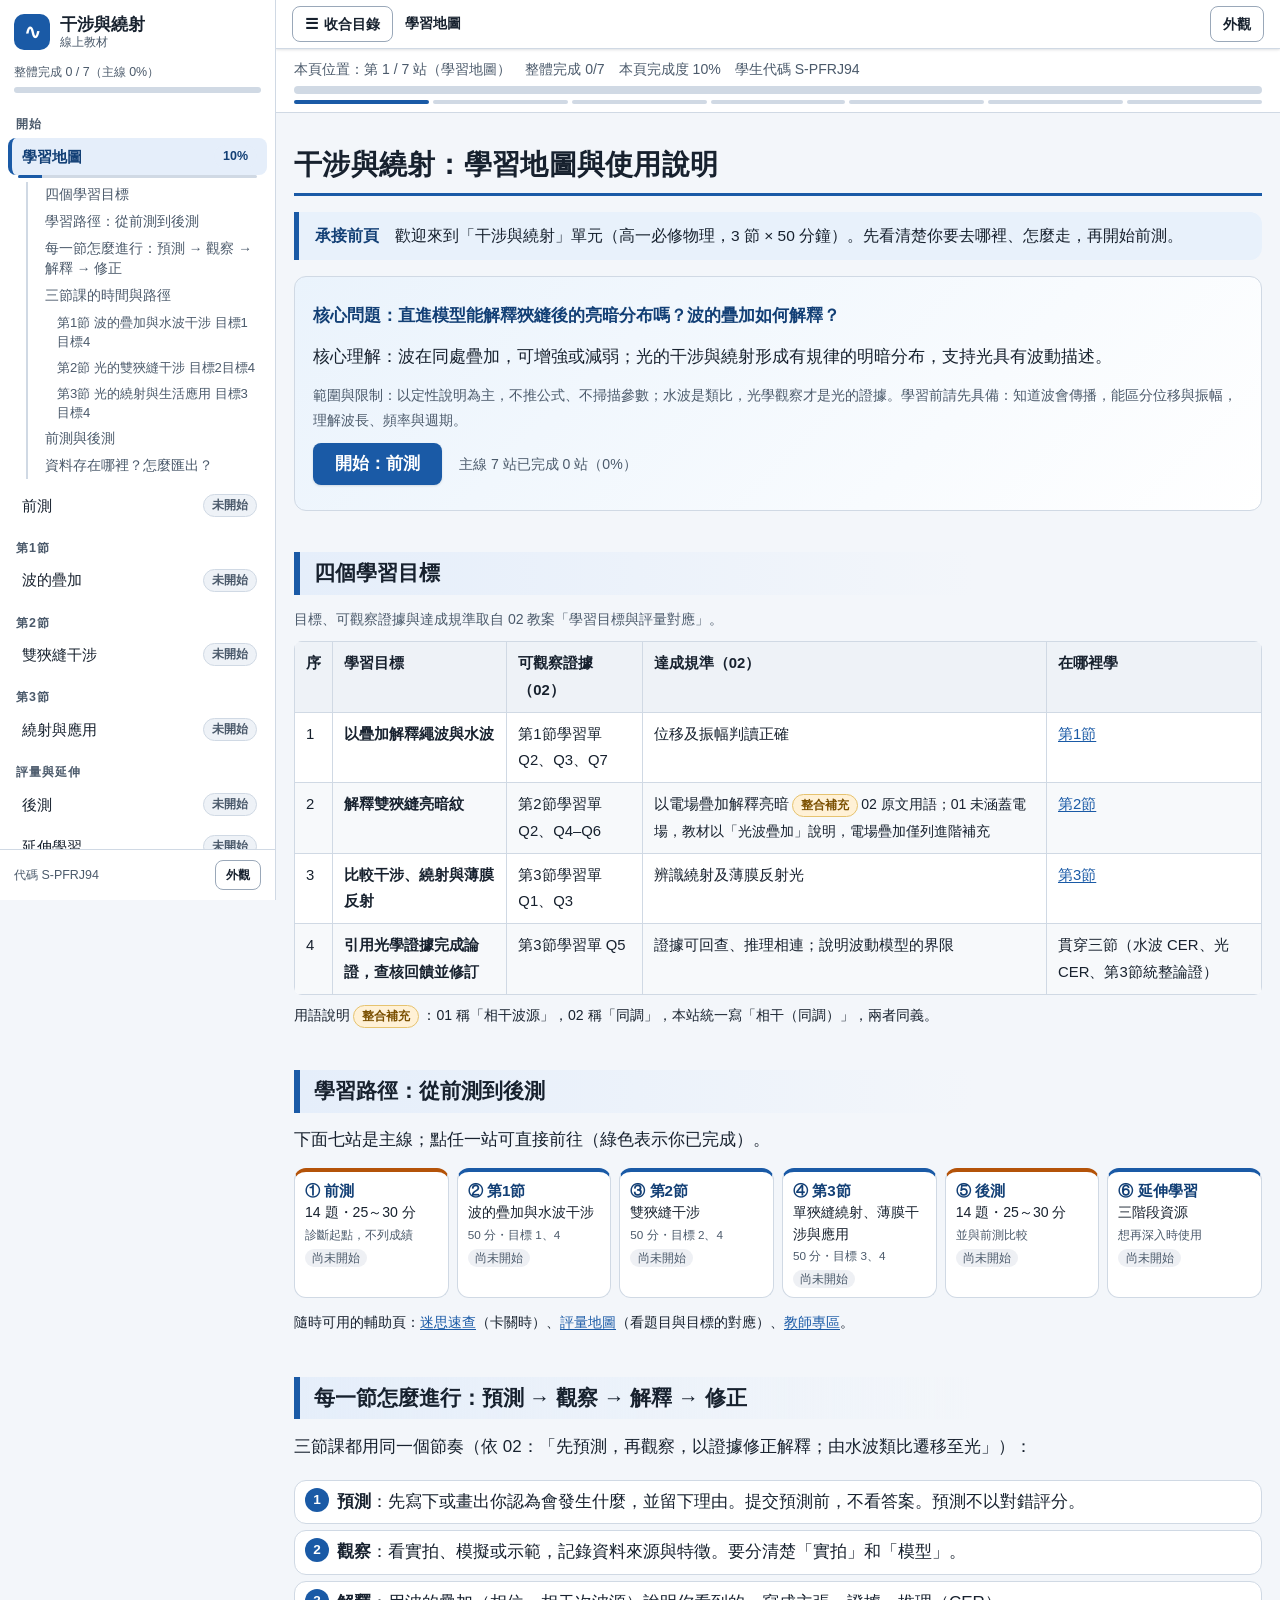
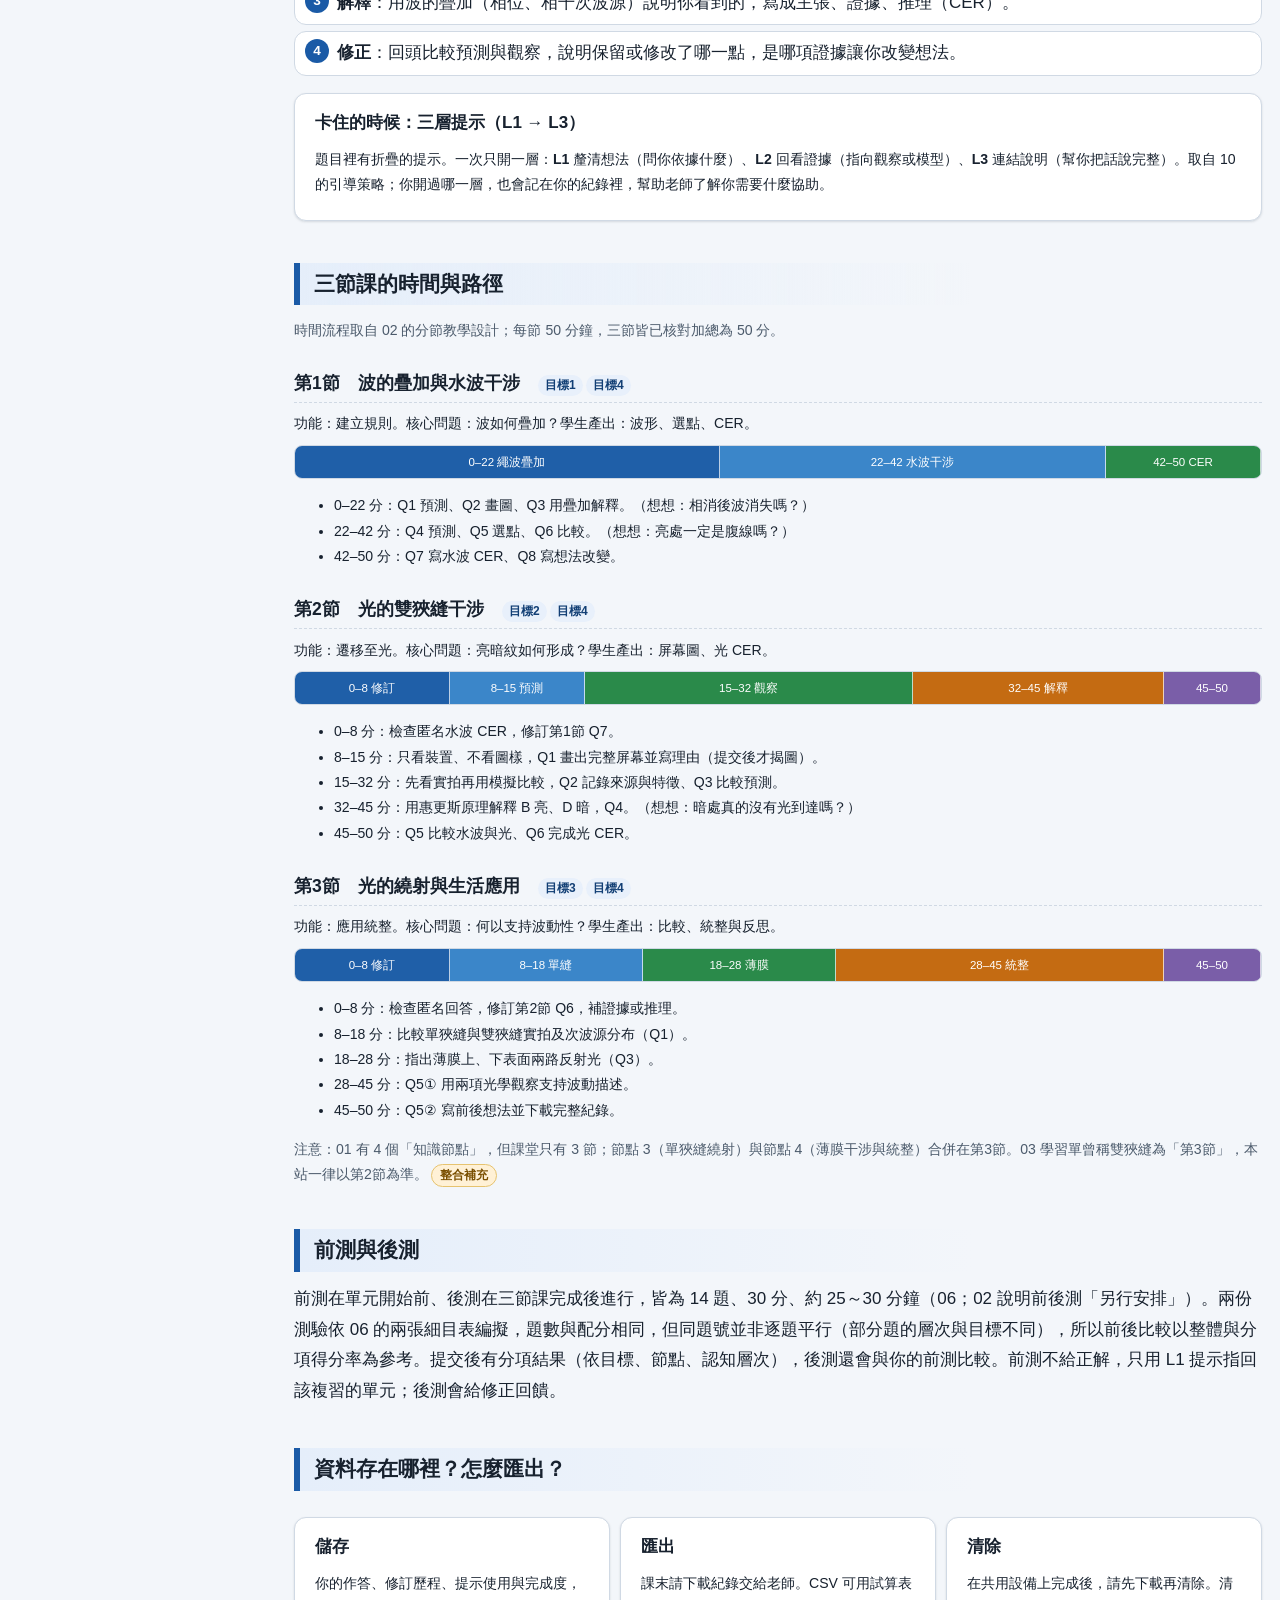
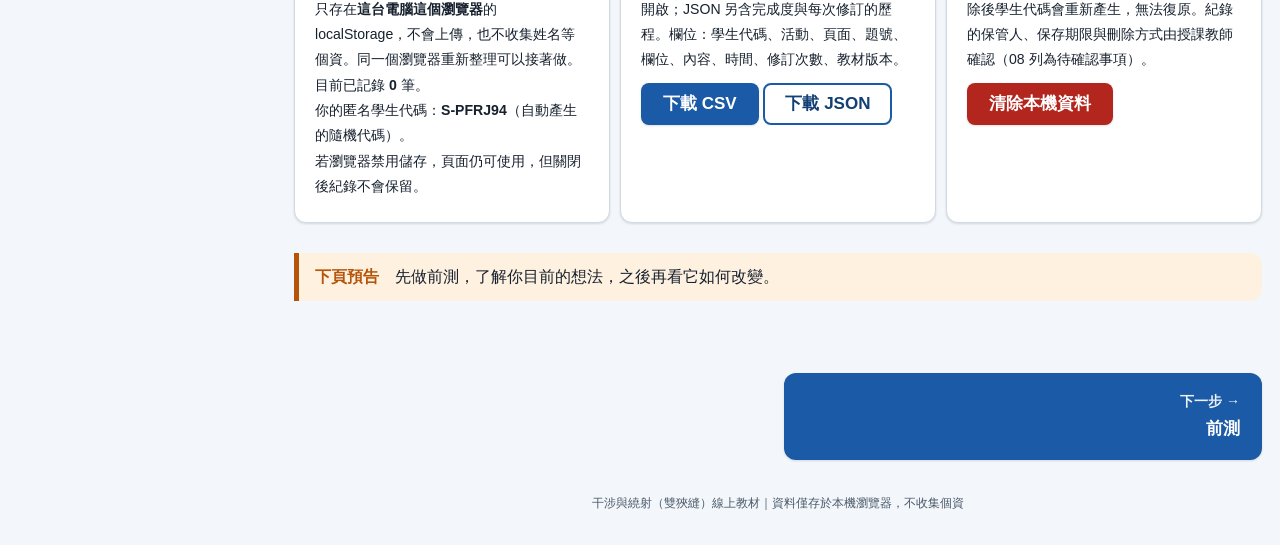
==== index.html @ 0c34d927 "Initial commit: interference-diffraction-course Co-Authored-By: Claude Sonnet 5.5 <noreply@anthropic" ====
<!DOCTYPE html>
<html lang="zh-Hant">
<head>
<meta charset="utf-8">
<meta name="viewport" content="width=device-width, initial-scale=1">
<title>學習地圖與使用說明｜干涉與繞射線上教材</title>
<link rel="stylesheet" href="assets/css/site.css">
<link rel="stylesheet" href="assets/css/page-index.css">
<script defer src="assets/js/site.js"></script>
<script defer src="assets/js/page-index.js"></script>
</head>
<body data-page="index" data-next="pretest.html">
<a class="skip" href="#main">跳到主要內容</a>
<main id="main">
  <h1>干涉與繞射：學習地圖與使用說明</h1>
  <p class="bridge-in">歡迎來到「干涉與繞射」單元（高一必修物理，3 節 × 50 分鐘）。先看清楚你要去哪裡、怎麼走，再開始前測。</p>

  <div class="hero">
    <p class="core">核心問題：直進模型能解釋狹縫後的亮暗分布嗎？波的疊加如何解釋？</p>
    <p>核心理解：波在同處疊加，可增強或減弱；光的干涉與繞射形成有規律的明暗分布，支持光具有波動描述。</p>
    <p class="small muted">範圍與限制：以定性說明為主，不推公式、不掃描參數；水波是類比，光學觀察才是光的證據。學習前請先具備：知道波會傳播，能區分位移與振幅，理解波長、頻率與週期。</p>
    <p><a class="btn" id="go-next" href="pretest.html">開始：前測</a>　<span class="small muted" id="overall-txt"></span></p>
  </div>

  <h2>四個學習目標</h2>
  <p class="small muted">目標、可觀察證據與達成規準取自 02 教案「學習目標與評量對應」。</p>
  <div class="tbl-wrap"><table class="tbl">
    <thead><tr><th>序</th><th>學習目標</th><th>可觀察證據（02）</th><th>達成規準（02）</th><th>在哪裡學</th></tr></thead>
    <tbody>
      <tr><td>1</td><td><b>以疊加解釋繩波與水波</b></td><td>第1節學習單 Q2、Q3、Q7</td><td>位移及振幅判讀正確</td><td><a href="unit1.html">第1節</a></td></tr>
      <tr><td>2</td><td><b>解釋雙狹縫亮暗紋</b></td><td>第2節學習單 Q2、Q4–Q6</td><td>以電場疊加解釋亮暗<span class="badge-add"></span><span class="small">02 原文用語；01 未涵蓋電場，教材以「光波疊加」說明，電場疊加僅列進階補充</span></td><td><a href="unit2.html">第2節</a></td></tr>
      <tr><td>3</td><td><b>比較干涉、繞射與薄膜反射</b></td><td>第3節學習單 Q1、Q3</td><td>辨識繞射及薄膜反射光</td><td><a href="unit3.html">第3節</a></td></tr>
      <tr><td>4</td><td><b>引用光學證據完成論證，查核回饋並修訂</b></td><td>第3節學習單 Q5</td><td>證據可回查、推理相連；說明波動模型的界限</td><td>貫穿三節（水波 CER、光 CER、第3節統整論證）</td></tr>
    </tbody></table></div>
  <p class="small">用語說明<span class="badge-add"></span>：01 稱「相干波源」，02 稱「同調」，本站統一寫「相干（同調）」，兩者同義。</p>

  <h2>學習路徑：從前測到後測</h2>
  <p>下面七站是主線；點任一站可直接前往（綠色表示你已完成）。</p>
  <ol class="route">
    <li class="test"><a href="pretest.html" data-p="pretest"><b>① 前測</b>14 題・25～30 分<br><small>診斷起點，不列成績</small><br><span class="st"></span></a></li>
    <li><a href="unit1.html" data-p="unit1"><b>② 第1節</b>波的疊加與水波干涉<br><small>50 分・目標 1、4</small><br><span class="st"></span></a></li>
    <li><a href="unit2.html" data-p="unit2"><b>③ 第2節</b>雙狹縫干涉<br><small>50 分・目標 2、4</small><br><span class="st"></span></a></li>
    <li><a href="unit3.html" data-p="unit3"><b>④ 第3節</b>單狹縫繞射、薄膜干涉與應用<br><small>50 分・目標 3、4</small><br><span class="st"></span></a></li>
    <li class="test"><a href="posttest.html" data-p="posttest"><b>⑤ 後測</b>14 題・25～30 分<br><small>並與前測比較</small><br><span class="st"></span></a></li>
    <li><a href="resources.html" data-p="resources"><b>⑥ 延伸學習</b>三階段資源<br><small>想再深入時使用</small><br><span class="st"></span></a></li>
  </ol>
  <p class="small">隨時可用的輔助頁：<a href="misconceptions.html">迷思速查</a>（卡關時）、<a href="assessment.html">評量地圖</a>（看題目與目標的對應）、<a href="teacher.html">教師專區</a>。</p>

  <h2>每一節怎麼進行：預測 → 觀察 → 解釋 → 修正</h2>
  <p>三節課都用同一個節奏（依 02：「先預測，再觀察，以證據修正解釋；由水波類比遷移至光」）：</p>
  <ol class="steps-list">
    <li><b>預測</b>：先寫下或畫出你認為會發生什麼，並留下理由。提交預測前，不看答案。預測不以對錯評分。</li>
    <li><b>觀察</b>：看實拍、模擬或示範，記錄資料來源與特徵。要分清楚「實拍」和「模型」。</li>
    <li><b>解釋</b>：用波的疊加（相位、相干次波源）說明你看到的，寫成主張、證據、推理（CER）。</li>
    <li><b>修正</b>：回頭比較預測與觀察，說明保留或修改了哪一點，是哪項證據讓你改變想法。</li>
  </ol>
  <div class="card"><b>卡住的時候：三層提示（L1 → L3）</b>
    <p class="small">題目裡有折疊的提示。一次只開一層：<b>L1</b> 釐清想法（問你依據什麼）、<b>L2</b> 回看證據（指向觀察或模型）、<b>L3</b> 連結說明（幫你把話說完整）。取自 10 的引導策略；你開過哪一層，也會記在你的紀錄裡，幫助老師了解你需要什麼協助。</p></div>

  <h2>三節課的時間與路徑</h2>
  <p class="small muted">時間流程取自 02 的分節教學設計；每節 50 分鐘，三節皆已核對加總為 50 分。</p>

  <h3>第1節　波的疊加與水波干涉　<span class="goal-tag">目標1</span><span class="goal-tag">目標4</span></h3>
  <p class="small">功能：建立規則。核心問題：波如何疊加？學生產出：波形、選點、CER。</p>
  <div class="timebar" role="img" aria-label="第1節時間：0到22分繩波，22到42分水波，42到50分命名與反思"><span style="flex:22">0–22 繩波疊加</span><span style="flex:20">22–42 水波干涉</span><span style="flex:8">42–50 CER</span></div>
  <ul class="small"><li>0–22 分：Q1 預測、Q2 畫圖、Q3 用疊加解釋。（想想：相消後波消失嗎？）</li><li>22–42 分：Q4 預測、Q5 選點、Q6 比較。（想想：亮處一定是腹線嗎？）</li><li>42–50 分：Q7 寫水波 CER、Q8 寫想法改變。</li></ul>

  <h3>第2節　光的雙狹縫干涉　<span class="goal-tag">目標2</span><span class="goal-tag">目標4</span></h3>
  <p class="small">功能：遷移至光。核心問題：亮暗紋如何形成？學生產出：屏幕圖、光 CER。</p>
  <div class="timebar" role="img" aria-label="第2節時間分段"><span style="flex:8">0–8 修訂</span><span style="flex:7">8–15 預測</span><span style="flex:17">15–32 觀察</span><span style="flex:13">32–45 解釋</span><span style="flex:5">45–50</span></div>
  <ul class="small"><li>0–8 分：檢查匿名水波 CER，修訂第1節 Q7。</li><li>8–15 分：只看裝置、不看圖樣，Q1 畫出完整屏幕並寫理由（提交後才揭圖）。</li><li>15–32 分：先看實拍再用模擬比較，Q2 記錄來源與特徵、Q3 比較預測。</li><li>32–45 分：用惠更斯原理解釋 B 亮、D 暗，Q4。（想想：暗處真的沒有光到達嗎？）</li><li>45–50 分：Q5 比較水波與光、Q6 完成光 CER。</li></ul>

  <h3>第3節　光的繞射與生活應用　<span class="goal-tag">目標3</span><span class="goal-tag">目標4</span></h3>
  <p class="small">功能：應用統整。核心問題：何以支持波動性？學生產出：比較、統整與反思。</p>
  <div class="timebar" role="img" aria-label="第3節時間分段"><span style="flex:8">0–8 修訂</span><span style="flex:10">8–18 單縫</span><span style="flex:10">18–28 薄膜</span><span style="flex:17">28–45 統整</span><span style="flex:5">45–50</span></div>
  <ul class="small"><li>0–8 分：檢查匿名回答，修訂第2節 Q6，補證據或推理。</li><li>8–18 分：比較單狹縫與雙狹縫實拍及次波源分布（Q1）。</li><li>18–28 分：指出薄膜上、下表面兩路反射光（Q3）。</li><li>28–45 分：Q5① 用兩項光學觀察支持波動描述。</li><li>45–50 分：Q5② 寫前後想法並下載完整紀錄。</li></ul>
  <p class="small muted">注意：01 有 4 個「知識節點」，但課堂只有 3 節；節點 3（單狹縫繞射）與節點 4（薄膜干涉與統整）合併在第3節。03 學習單曾稱雙狹縫為「第3節」，本站一律以第2節為準。<span class="badge-add"></span></p>

  <h2>前測與後測</h2>
  <p>前測在單元開始前、後測在三節課完成後進行，皆為 14 題、30 分、約 25～30 分鐘（06；02 說明前後測「另行安排」）。兩份測驗依 06 的兩張細目表編擬，題數與配分相同，但同題號並非逐題平行（部分題的層次與目標不同），所以前後比較以整體與分項得分率為參考。提交後有分項結果（依目標、節點、認知層次），後測還會與你的前測比較。前測不給正解，只用 L1 提示指回該複習的單元；後測會給修正回饋。</p>

  <h2>資料存在哪裡？怎麼匯出？</h2>
  <div class="store-box">
    <div class="card"><b>儲存</b><p class="small">你的作答、修訂歷程、提示使用與完成度，只存在<b>這台電腦這個瀏覽器</b>的 localStorage，不會上傳，也不收集姓名等個資。同一個瀏覽器重新整理可以接著做。目前已記錄 <b id="rec-count">0</b> 筆。<br>
    你的匿名學生代碼：<b data-iod-student></b>（自動產生的隨機代碼）。<br>若瀏覽器禁用儲存，頁面仍可使用，但關閉後紀錄不會保留。</p></div>
    <div class="card"><b>匯出</b><p class="small">課末請下載紀錄交給老師。CSV 可用試算表開啟；JSON 另含完成度與每次修訂的歷程。欄位：學生代碼、活動、頁面、題號、欄位、內容、時間、修訂次數、教材版本。</p>
      <p><button class="btn" type="button" data-iod-export="csv">下載 CSV</button> <button class="btn ghost" type="button" data-iod-export="json">下載 JSON</button></p></div>
    <div class="card"><b>清除</b><p class="small">在共用設備上完成後，請先下載再清除。清除後學生代碼會重新產生，無法復原。紀錄的保管人、保存期限與刪除方式由授課教師確認（08 列為待確認事項）。</p>
      <p><button class="btn danger" type="button" data-iod-clear>清除本機資料</button></p></div>
  </div>

  <p class="bridge-out">先做前測，了解你目前的想法，之後再看它如何改變。</p>
</main>
<footer class="site-footer">干涉與繞射（雙狹縫）線上教材｜資料僅存於本機瀏覽器，不收集個資</footer>
</body>
</html>
---- assets/css/site.css ----
/* 干涉與繞射線上教材 共用樣式。所有顏色/字型/間距走 CSS 變數。
   結構：1 設計變數 → 2 基礎 → 3 頂列/側欄 → 4 進度 → 5 內容元件 → 6 按鈕 → 7 步驟條 → 8 頁尾/工具 → 9 深色模式
   「body 前綴」的規則是為了蓋過各頁專屬 css（page-*.css 在本檔之後載入）。 */

/* ========== 1. 設計變數 ========== */
:root{
  /* 色彩（淺色）：文字對背景皆 ≥ 4.5:1 */
  --c-bg:#f3f6fa; --c-surface:#ffffff; --c-surface-2:#eef2f7; --c-text:#17212e; --c-muted:#4b5a6b;
  --c-line:#d0d9e4; --c-line-strong:#9aa8b9;
  --c-primary:#1a5aa6; --c-primary-d:#123f75; --c-primary-h:#123f75; --c-primary-soft:#e5eefa; --c-link:#1a5aa6; --c-link-h:#123f75;
  --c-accent:#b45309; --c-accent-soft:#fff1e0; --c-commit:#b45309; --c-commit-h:#8f4207;
  --c-ok:#1e7a3e; --c-ok-soft:#e6f4ea; --c-ok-strong:#1e7a3e;
  --c-warn:#8a5a00; --c-warn-soft:#fff4d6;
  --c-danger:#b3261e; --c-danger-soft:#fdecea; --c-danger-strong:#b3261e;
  --c-bridge:#e8f1fb; --c-add:#fff1d6; --c-add-t:#7a4f00; --c-add-line:#e6c36f; --c-tag:#eef0f4;
  --c-focus:#0a58ca; --c-disabled-bg:#e3e8ef; --c-disabled-t:#667385;
  /* 深色模式專用的「填色底」變數（淺色時與原色相同） */
  --c-primary-bg:var(--c-primary); --c-primary-d-bg:var(--c-primary-d); --c-accent-bg:var(--c-accent); --c-ok-bg:var(--c-ok); --c-text-bg:var(--c-text);
  /* 字型與字級 */
  --font:-apple-system,BlinkMacSystemFont,"PingFang TC","Noto Sans TC","Microsoft JhengHei","Heiti TC",sans-serif;
  --mono:ui-monospace,Menlo,Consolas,monospace;
  --fs-xs:.78rem; --fs-sm:.88rem; --fs-base:1rem; --fs-md:1.1rem; --fs-lg:1.3rem; --fs-xl:1.75rem;
  /* 間距、圓角、陰影 */
  --sp-1:4px; --sp-2:8px; --sp-3:12px; --sp-4:16px; --sp-5:24px; --sp-6:32px;
  --r:12px; --r-sm:8px; --maxw:1000px;
  --shadow-1:0 1px 2px rgba(16,32,56,.06),0 1px 3px rgba(16,32,56,.08);
  --shadow-2:0 4px 14px rgba(16,32,56,.14);
  --side-w:276px; --nav-h:48px;
  color-scheme:light;
}

/* ========== 2. 基礎 ========== */
*{box-sizing:border-box}
html{scroll-behavior:smooth;scroll-padding-top:calc(var(--nav-h) + 14px)}
body{margin:0;font-family:var(--font);color:var(--c-text);background:var(--c-bg);line-height:1.8;font-size:17px;-webkit-text-size-adjust:100%}
a{color:var(--c-link);text-underline-offset:.15em} a:hover{color:var(--c-link-h)}
img,svg,canvas,video{max-width:100%;height:auto}
main{max-width:var(--maxw);margin:0 auto;padding:var(--sp-5) var(--sp-4) var(--sp-6)}
h1{font-size:var(--fs-xl);line-height:1.35;margin:.3em 0 .5em;letter-spacing:.01em;padding-bottom:.35em;border-bottom:3px solid var(--c-primary)}
h2{font-size:var(--fs-lg);line-height:1.45;margin:2em 0 .6em;padding:.3em .2em .3em .65em;border-left:6px solid var(--c-primary);background:linear-gradient(90deg,var(--c-primary-soft),transparent 70%);border-radius:0 var(--r-sm) var(--r-sm) 0}
h3{font-size:var(--fs-md);margin:1.4em 0 .45em;padding-bottom:.15em;border-bottom:1px dashed var(--c-line)}
p{margin:.6em 0}
:focus-visible{outline:3px solid var(--c-focus);outline-offset:2px;border-radius:4px}
.skip{position:absolute;left:-999px;top:0} .skip:focus{left:8px;top:8px;background:var(--c-surface);color:var(--c-text);padding:8px 14px;z-index:200;border-radius:var(--r-sm);box-shadow:var(--shadow-2)}
::selection{background:var(--c-primary);color:#fff}

/* ========== 3. 頂列（麵包屑）與固定目錄側欄 ========== */
html.has-side body{padding-left:var(--side-w);transition:padding-left .2s}
html.has-side.side-collapsed body{padding-left:0}
.site-nav{background:var(--c-surface);color:var(--c-text);position:sticky;top:0;z-index:50;border-bottom:1px solid var(--c-line);box-shadow:var(--shadow-1)}
.site-nav .nav-in{height:var(--nav-h);display:flex;align-items:center;gap:var(--sp-3);padding:0 var(--sp-4);max-width:none}
.site-nav .nav-btn{display:inline-flex;align-items:center;gap:6px;font:inherit;font-size:var(--fs-sm);font-weight:600;line-height:1;min-height:36px;padding:0 12px;border-radius:var(--r-sm);border:1px solid var(--c-line-strong);background:var(--c-surface);color:var(--c-text);cursor:pointer;white-space:nowrap}
.site-nav .nav-btn:hover{background:var(--c-primary-soft);border-color:var(--c-primary);color:var(--c-primary-d)}
.site-nav .nav-btn .ico{font-size:1.1em;line-height:1}
.crumbs{flex:1;min-width:0;font-size:var(--fs-sm)}
.crumbs ol{list-style:none;margin:0;padding:0;display:flex;align-items:center;gap:6px;white-space:nowrap;overflow:hidden}
.crumbs li{display:flex;align-items:center;gap:6px;min-width:0}
.crumbs li+li::before{content:"›";color:var(--c-muted)}
.crumbs a{color:var(--c-muted);text-decoration:none} .crumbs a:hover{color:var(--c-link);text-decoration:underline}
.crumbs li:last-child{font-weight:700;color:var(--c-text);overflow:hidden;text-overflow:ellipsis}
.nav-right{display:flex;align-items:center;gap:var(--sp-2)}
.read-bar{position:absolute;left:0;bottom:-1px;height:3px;width:0;background:linear-gradient(90deg,var(--c-primary),var(--c-ok-strong));transition:width .1s}
.nav-toggle{display:none}

.side{position:fixed;z-index:60;top:0;left:0;bottom:0;width:var(--side-w);display:flex;flex-direction:column;background:var(--c-surface);border-right:1px solid var(--c-line);transition:transform .22s,visibility 0s}
html.side-collapsed .side{transform:translateX(-100%);visibility:hidden;transition:transform .22s,visibility 0s .22s}
.side-head{display:flex;align-items:center;gap:var(--sp-2);padding:14px 14px 10px}
.side-brand{display:flex;align-items:center;gap:10px;flex:1;min-width:0;text-decoration:none;color:var(--c-text);font-weight:800;line-height:1.25}
.side-brand small{display:block;font-weight:500;font-size:var(--fs-xs);color:var(--c-muted)}
.side-logo{flex:none;width:36px;height:36px;border-radius:10px;background:var(--c-primary-bg);color:#fff;display:grid;place-items:center;font-size:1.25rem}
.side-close{font:inherit;font-size:var(--fs-sm);font-weight:600;border:1px solid var(--c-line-strong);background:var(--c-surface);color:var(--c-text);border-radius:var(--r-sm);padding:4px 10px;cursor:pointer;min-height:34px}
.side-close:hover{background:var(--c-primary-soft)}
.side-overall{padding:0 14px 10px;font-size:var(--fs-xs);color:var(--c-muted)}
.side-overall .bar{height:6px;background:var(--c-line);border-radius:3px;overflow:hidden;margin-top:4px}
.side-overall .bar i{display:block;height:100%;background:var(--c-ok-strong);width:0;transition:width .3s}
.side-nav{flex:1;overflow-y:auto;overscroll-behavior:contain;padding:0 8px 16px;scrollbar-width:thin}
.s-group{margin:10px 0 2px;padding:0 8px;font-size:var(--fs-xs);font-weight:800;letter-spacing:.08em;color:var(--c-muted);text-transform:none}
.s-list{list-style:none;margin:0;padding:0}
.s-item{margin:2px 0}
.s-link{display:flex;align-items:center;justify-content:space-between;gap:8px;padding:7px 10px;border-radius:var(--r-sm);color:var(--c-text);text-decoration:none;font-size:.95rem;line-height:1.4;border-left:4px solid transparent}
.s-link:hover{background:var(--c-surface-2);color:var(--c-text)}
.s-link[aria-current="page"]{background:var(--c-primary-soft);color:var(--c-primary-d);font-weight:700;border-left-color:var(--c-primary)}
.s-stat{flex:none;font-size:var(--fs-xs);font-weight:700;padding:0 8px;border-radius:999px;line-height:1.7;background:var(--c-surface-2);color:var(--c-muted);border:1px solid var(--c-line)}
.s-stat.partial{background:var(--c-primary-soft);color:var(--c-primary-d);border-color:transparent}
.s-stat.done{background:var(--c-ok-soft);color:var(--c-ok);border-color:transparent}
.s-bar{height:3px;margin:0 10px;border-radius:2px;background:transparent;overflow:hidden}
.s-bar i{display:block;height:100%;background:var(--c-primary);width:0}
.s-item.has-bar .s-bar{background:var(--c-line)}
.toc{list-style:none;margin:4px 0 8px 18px;padding:0 0 0 8px;border-left:2px solid var(--c-line)}
.toc a{display:block;padding:3px 8px;margin:1px 0;border-radius:6px;font-size:.86rem;line-height:1.45;color:var(--c-muted);text-decoration:none;border-left:3px solid transparent;margin-left:-2px}
.toc a:hover{background:var(--c-surface-2);color:var(--c-text)}
.toc a.l3{padding-left:20px;font-size:.82rem}
.toc a.on{color:var(--c-primary-d);font-weight:700;background:var(--c-primary-soft);border-left-color:var(--c-primary)}
.toc-empty{margin:4px 0 8px 20px;font-size:var(--fs-xs);color:var(--c-muted)}
.side-foot{display:flex;align-items:center;justify-content:space-between;gap:8px;padding:10px 14px;border-top:1px solid var(--c-line);font-size:var(--fs-xs);color:var(--c-muted)}
.side-foot button{font:inherit;font-size:var(--fs-xs);font-weight:600;border:1px solid var(--c-line-strong);background:var(--c-surface);color:var(--c-text);border-radius:var(--r-sm);padding:3px 10px;cursor:pointer;min-height:30px}
.side-foot button:hover{background:var(--c-primary-soft)}
.side-backdrop{display:none}

@media(min-width:1024px){.site-nav .nav-toggle-m{display:none}}
@media(max-width:1023px){
  html.has-side body{padding-left:0}
  .side{transform:translateX(-100%);visibility:hidden;box-shadow:var(--shadow-2);max-width:86vw;transition:transform .22s,visibility 0s .22s}
  html.side-open .side{transform:none;visibility:visible;transition:transform .22s,visibility 0s}
  html.side-collapsed .side{transform:translateX(-100%)}
  html.side-collapsed.side-open .side{transform:none;visibility:visible}
  html.side-open .side-backdrop{display:block;position:fixed;inset:0;z-index:55;background:rgba(8,16,28,.55)}
  html.side-open body{overflow:hidden}
  .site-nav .nav-toggle-d{display:none}
}
@media(min-width:1024px){.side-close{display:none}}
@media(max-width:600px){
  .crumbs li:not(:last-child){display:none}
  .crumbs li+li::before{content:none}
  .site-nav .nav-in{padding:0 10px;gap:8px}
}

/* ========== 4. 進度 ========== */
.progress{background:var(--c-surface);border-bottom:1px solid var(--c-line)}
.progress .p-in{max-width:var(--maxw);margin:0 auto;padding:8px var(--sp-4);font-size:var(--fs-sm);color:var(--c-muted)}
.progress .bar{height:8px;background:var(--c-line);border-radius:4px;overflow:hidden;margin-top:4px}
.progress .bar>i{display:block;height:100%;width:0;background:linear-gradient(90deg,var(--c-primary),var(--c-ok-strong));transition:width .3s}
.progress .steps{display:flex;gap:4px;margin-top:6px}
.progress .steps b{flex:1;height:4px;border-radius:2px;background:var(--c-line)} .progress .steps b.done{background:var(--c-ok-strong)} .progress .steps b.cur{background:var(--c-primary)}

/* ========== 5. 內容元件 ========== */
/* 橋接語 */
.bridge-in,.bridge-out{background:var(--c-bridge);border-left:5px solid var(--c-primary);border-radius:0 var(--r) var(--r) 0;padding:10px 16px;margin:16px 0;font-size:.97rem}
.bridge-in::before{content:"承接前頁　";font-weight:800;color:var(--c-primary-d)}
.bridge-out{border-left-color:var(--c-accent);background:var(--c-accent-soft)}
.bridge-out::before{content:"下頁預告　";font-weight:800;color:var(--c-accent)}
/* 徽章與素材標籤 */
.badge-add{display:inline-block;background:var(--c-add);color:var(--c-add-t);border:1px solid var(--c-add-line);border-radius:999px;padding:0 .65em;font-size:var(--fs-xs);font-weight:700;vertical-align:middle;margin:0 .25em;line-height:1.7}
.badge-add::before{content:"整合補充"}
.add-block{background:var(--c-add);border:1px dashed var(--c-add-line);border-radius:var(--r);padding:10px 16px;margin:14px 0;color:var(--c-text)}
.asset-tag{display:inline-block;font-family:var(--mono);font-size:.75rem;background:var(--c-tag);color:var(--c-muted);border:1px solid var(--c-line);border-radius:4px;padding:0 .5em;margin:0 .25em;vertical-align:middle}
.asset-tag::before{content:"素材 "}
figure.asset{margin:16px 0;background:var(--c-surface);border:1px solid var(--c-line);border-radius:var(--r);padding:12px;text-align:center;box-shadow:var(--shadow-1)}
figure.asset figcaption{font-size:var(--fs-sm);color:var(--c-muted);margin-top:8px;text-align:left}
/* 通用提示框（callout）：.callout + .tip / .warn / .danger / .ok */
.callout{border:1px solid var(--c-line);border-left:6px solid var(--c-primary);background:var(--c-primary-soft);border-radius:0 var(--r) var(--r) 0;padding:10px 16px;margin:14px 0}
.callout.tip{border-left-color:var(--c-primary)} .callout.ok{border-left-color:var(--c-ok-strong);background:var(--c-ok-soft)}
.callout.warn{border-left-color:var(--c-accent);background:var(--c-warn-soft)} .callout.danger{border-left-color:var(--c-danger-strong);background:var(--c-danger-soft)}
.callout>strong:first-child{display:block}

/* 題卡 */
.qcard{position:relative;background:var(--c-surface);border:1px solid var(--c-line);border-top:5px solid var(--c-primary);border-radius:var(--r);padding:16px 20px;margin:22px 0;box-shadow:var(--shadow-1)}
.qcard .q-head{display:flex;gap:var(--sp-2);align-items:center;flex-wrap:wrap;margin-bottom:var(--sp-2)}
.qcard .q-no{background:var(--c-primary-bg);color:#fff;border-radius:var(--r-sm);padding:0 .7em;font-weight:800;font-size:.9rem;line-height:1.7}
.qcard .q-goal{font-size:var(--fs-xs);color:var(--c-muted)}
.qcard .q-stem{font-weight:600}
.qcard label.opt{display:block;padding:8px 12px;margin:6px 0;border:1px solid var(--c-line);border-radius:var(--r-sm);cursor:pointer;background:var(--c-surface)}
.qcard label.opt:hover{background:var(--c-primary-soft);border-color:var(--c-primary)}
.qcard label.opt:has(input:checked){border-color:var(--c-primary);background:var(--c-primary-soft);box-shadow:inset 0 0 0 1px var(--c-primary)}
.qcard textarea,.qcard input[type=text],.qcard select{width:100%;font:inherit;padding:10px 12px;border:1.5px solid var(--c-line-strong);border-radius:var(--r-sm);background:var(--c-surface);color:var(--c-text)}
.qcard textarea:focus,.qcard input[type=text]:focus,.qcard select:focus{border-color:var(--c-primary);outline:3px solid var(--c-focus);outline-offset:1px}
.qcard textarea{min-height:5.5em;resize:vertical}
.qcard .saved{font-size:var(--fs-xs);color:var(--c-ok);min-height:1.3em}
.qcard .saved:empty::before{content:"作答會自動儲存在這台電腦的瀏覽器";color:var(--c-muted)}
.qcard .answer-key{background:var(--c-ok-soft);border:1px solid var(--c-ok-strong);border-left-width:6px;border-radius:var(--r-sm);padding:10px 14px;margin-top:10px}
.qcard.is-done{border-top-color:var(--c-ok-strong)}
.qcard.is-done::after{content:"✓ 已作答";position:absolute;top:-13px;right:14px;background:var(--c-ok-strong);color:#fff;font-size:var(--fs-xs);font-weight:700;border-radius:999px;padding:0 10px;line-height:1.8}

/* 折疊提示 L1/L2/L3 */
.hints{margin:12px 0}
.hints details{border:1px solid var(--c-line);border-radius:var(--r-sm);margin:6px 0;background:var(--c-surface-2)}
.hints summary{cursor:pointer;padding:8px 14px;font-weight:700;font-size:.93rem;list-style:none;border-radius:var(--r-sm)}
.hints summary:hover{background:var(--c-primary-soft)}
.hints summary::-webkit-details-marker{display:none}
.hints summary::before{content:"▸ ";color:var(--c-primary)} .hints details[open] summary::before{content:"▾ "}
.hints details>div{padding:4px 16px 12px}
.hints .L1 summary{color:var(--c-ok)} .hints .L2 summary{color:var(--c-warn)} .hints .L3 summary{color:var(--c-danger)}

/* 自評規準 */
.rubric{border:1px solid var(--c-line);border-radius:var(--r);background:var(--c-surface);margin:12px 0;overflow:hidden}
.rubric h4{margin:0;padding:8px 14px;background:var(--c-surface-2);font-size:.95rem}
.rubric .lv{display:flex;gap:var(--sp-2);align-items:flex-start;padding:8px 14px;border-top:1px solid var(--c-line);cursor:pointer;font-size:.93rem}
.rubric .lv input{margin-top:.45em}
.rubric .lv:hover{background:var(--c-primary-soft)}
.rubric .lv:has(input:checked){background:var(--c-primary-soft);box-shadow:inset 4px 0 0 var(--c-primary)}
.rubric .lv .lv-name{font-weight:700;min-width:3.2em}

/* 通用 */
.card{background:var(--c-surface);border:1px solid var(--c-line);border-radius:var(--r);padding:14px 20px;margin:14px 0;box-shadow:var(--shadow-1)}
.grid{display:grid;gap:var(--sp-3);grid-template-columns:repeat(auto-fit,minmax(240px,1fr))}
table.tbl{border-collapse:collapse;width:100%;font-size:.93rem;background:var(--c-surface)}
table.tbl th,table.tbl td{border:1px solid var(--c-line);padding:8px 11px;text-align:left;vertical-align:top}
table.tbl th{background:var(--c-surface-2);font-weight:700}
table.tbl tr:nth-child(even) td{background:color-mix(in srgb,var(--c-surface-2) 45%,transparent)}
.tbl-wrap{overflow-x:auto;border-radius:var(--r-sm)}
.muted{color:var(--c-muted)} .small{font-size:var(--fs-sm)}
.placeholder{border:2px dashed var(--c-line-strong);border-radius:var(--r);padding:16px;color:var(--c-muted);background:var(--c-surface-2)}
code,kbd{font-family:var(--mono);font-size:.9em;background:var(--c-surface-2);border:1px solid var(--c-line);border-radius:4px;padding:0 .35em}

/* ========== 6. 按鈕：主要 / 次要 / 危險 ========== */
.btn{display:inline-flex;align-items:center;justify-content:center;gap:6px;font:inherit;font-weight:700;line-height:1.3;min-height:42px;background:var(--c-primary-bg);color:#fff;border:2px solid transparent;border-radius:var(--r-sm);padding:6px 20px;cursor:pointer;text-decoration:none;box-shadow:var(--shadow-1);transition:background .15s,box-shadow .15s,transform .05s,border-color .15s}
.btn:hover{background:var(--c-primary-h);color:#fff;box-shadow:var(--shadow-2)}
.btn:active{transform:translateY(1px);box-shadow:none}
.btn:focus-visible{outline:3px solid var(--c-focus);outline-offset:3px}
/* 次要：白底描邊 */
.btn.ghost{background:var(--c-surface);color:var(--c-primary-d);border-color:var(--c-primary);box-shadow:none;font-weight:600}
.btn.ghost:hover{background:var(--c-primary-soft);color:var(--c-primary-d);box-shadow:none}
.btn.ghost[aria-pressed="true"]{background:var(--c-primary-soft);box-shadow:inset 0 0 0 1px var(--c-primary);font-weight:800}
.btn.ghost[aria-pressed="true"]::before{content:"✓"}
/* 危險：紅色（可加 ghost 變成描邊） */
.btn.danger{background:var(--c-danger-strong);color:#fff}
.btn.danger:hover{background:#8e1d17;color:#fff}
.btn.danger.ghost{background:var(--c-surface);color:var(--c-danger);border-color:var(--c-danger-strong)}
.btn.danger.ghost:hover{background:var(--c-danger-soft);color:var(--c-danger)}
/* 停用：灰底虛線，明確不可按 */
.btn:disabled,.btn[aria-disabled="true"]{background:var(--c-disabled-bg);color:var(--c-disabled-t);border:2px dashed var(--c-line-strong);box-shadow:none;cursor:not-allowed;opacity:1;transform:none}
.btn:disabled:hover{background:var(--c-disabled-bg);color:var(--c-disabled-t);box-shadow:none}
/* 關鍵動作：送出並鎖定（琥珀，提醒不可逆）、下一步／進入下一階段（主色＋箭頭）、完成（綠） */
body .btn.lockbtn,body .btn[data-poe-lock]{background:var(--c-commit);font-size:1.02rem;min-height:46px;padding:8px 24px}
body .btn.lockbtn::before,body .btn[data-poe-lock]::before{content:"🔒"}
body .btn.lockbtn:hover,body .btn[data-poe-lock]:hover{background:var(--c-commit-h)}
body .btn.lockbtn:disabled,body .btn[data-poe-lock]:disabled{background:var(--c-disabled-bg)}
body .btn[data-poe-obs-done]::after,body .btn[data-poe-check]::after{content:"→";font-weight:800}
body .btn[data-poe-obs-done],body .btn[data-poe-check]{min-height:46px;padding:8px 24px}
body .btn[data-poe-finish],body .btn[data-iod-complete],body .btn.main{background:var(--c-ok-strong);min-height:46px;padding:8px 24px}
body .btn[data-poe-finish]::before,body .btn[data-iod-complete]::before,body .btn.main::before{content:"✓"}
body .btn[data-poe-finish]:hover,body .btn[data-iod-complete]:hover,body .btn.main:hover{background:#155d2e}
body .btn[data-poe-finish]:disabled,body .btn[data-iod-complete]:disabled,body .btn.main:disabled{background:var(--c-disabled-bg)}
body .donebar .btn.main{background:var(--c-ok-strong)}
body .donebar .btn.main:disabled{background:var(--c-disabled-bg);opacity:1}
body .donebar{background:var(--c-surface);border-color:var(--c-line-strong)}
.btn-row,.lockbar{display:flex;flex-wrap:wrap;gap:var(--sp-2) var(--sp-3);align-items:center}
.lockmsg{font-size:var(--fs-sm)}
/* 其他頁面內的小按鈕（頁籤、分段、篩選）也要有明確的 hover */
body .tabs button:hover,body .seg button:hover,body .filter-bar button:hover,body .ttabs button[role=tab]:hover,body .shots button:hover,body .gbar button:hover{filter:brightness(.96);box-shadow:inset 0 0 0 2px var(--c-primary)}
body .tabs button,body .seg button,body .filter-bar button,body .ttabs button[role=tab]{min-height:38px}

/* ========== 7. 步驟條：預測 → 觀察 → 解釋 → 修正 ========== */
body .poe-legend,body .poe .poe-chips,body .poe-steps,body .stepper,body .act-steps{display:flex;flex-wrap:nowrap;gap:0;margin:10px 0 14px;padding:0;list-style:none;counter-reset:none}
body .poe-legend span,body .poe .poe-chips span,body .poe-steps span,body .stepper li,body .act-steps li{position:relative;flex:1 1 0;min-width:0;display:flex;align-items:center;justify-content:center;gap:6px;text-align:center;padding:8px 18px 8px 26px;margin:0 -8px 0 0;border:0;border-radius:0;font-size:.9rem;font-weight:700;line-height:1.35;color:var(--c-muted);background:var(--c-surface-2);box-shadow:none;clip-path:polygon(0 0,calc(100% - 14px) 0,100% 50%,calc(100% - 14px) 100%,0 100%,14px 50%)}
body .poe-legend span:first-child,body .poe .poe-chips span:first-child,body .poe-steps span:first-child,body .stepper li:first-child,body .act-steps li:first-child{border-radius:var(--r-sm) 0 0 var(--r-sm);padding-left:16px;clip-path:polygon(0 0,calc(100% - 14px) 0,100% 50%,calc(100% - 14px) 100%,0 100%)}
body .poe-legend span:last-child,body .poe .poe-chips span:last-child,body .poe-steps span:last-child,body .stepper li:last-child,body .act-steps li:last-child{border-radius:0 var(--r-sm) var(--r-sm) 0;margin-right:0;padding-right:16px;clip-path:polygon(0 0,100% 0,100% 100%,0 100%,14px 50%)}
body .poe-legend span:only-child,body .poe .poe-chips span:only-child{clip-path:none;border-radius:var(--r-sm)}
body .poe-legend span{color:#fff}   /* 各步驟的彩色由頁面 inline 指定 */
body .poe-steps span{background:var(--c-primary-soft);color:var(--c-primary-d)}
body .poe-steps span.on{background:var(--c-primary-soft);color:var(--c-primary-d)}
body .poe-steps span.cur,body .poe .poe-chips span.cur,body .stepper li.cur{background:var(--c-primary-bg);color:#fff;box-shadow:none}
body .poe .poe-chips span.done,body .stepper li.done,body .poe-steps span.done{background:var(--c-ok-soft);color:var(--c-ok)}
body .poe .poe-chips span.done::before,body .stepper li.done::before,body .poe-steps span.done::before{content:"✓"}
body .act-steps li::before{content:counter(st) ".";font-weight:800;color:inherit}
body .act-steps li{counter-increment:st;background:var(--c-primary-soft);color:var(--c-primary-d)}
@media(max-width:640px){
  body .poe-legend,body .poe .poe-chips,body .poe-steps,body .stepper,body .act-steps{display:grid;grid-template-columns:1fr 1fr;gap:6px}
  body .poe-legend span,body .poe .poe-chips span,body .poe-steps span,body .stepper li,body .act-steps li{clip-path:none!important;border-radius:var(--r-sm)!important;margin:0;padding:6px 10px!important}
}
/* 活動區段標題列（unit2 的 .pstep） */
body .pstep{padding:8px 12px;background:var(--c-surface);border:1px solid var(--c-line);border-radius:var(--r-sm);box-shadow:var(--shadow-1)}

/* ========== 8. 頁尾上下步、回頂端、其他 ========== */
.pager{max-width:var(--maxw);margin:var(--sp-5) auto 0;padding:0 var(--sp-4) var(--sp-6);display:flex;gap:var(--sp-3);justify-content:space-between;flex-wrap:wrap}
.pager a{flex:1 1 240px;display:block;text-decoration:none;background:var(--c-primary-bg);color:#fff;border:2px solid transparent;border-radius:var(--r);padding:14px 20px;font-weight:800;font-size:1.05rem;box-shadow:var(--shadow-1);transition:background .15s,box-shadow .15s}
.pager a:hover{background:var(--c-primary-h);color:#fff;box-shadow:var(--shadow-2)}
.pager a small{display:block;font-weight:600;opacity:.92;font-size:var(--fs-sm)}
.pager a.next{text-align:right} .pager a.next small::after{content:""}
.pager a.prev{background:var(--c-surface);color:var(--c-primary-d);border-color:var(--c-primary);box-shadow:none}
.pager a.prev:hover{background:var(--c-primary-soft);color:var(--c-primary-d)}
.pager .spacer{flex:1 1 240px}
.to-top{position:fixed;right:16px;bottom:18px;z-index:40;font:inherit;font-weight:700;font-size:var(--fs-sm);min-height:42px;padding:0 16px;border-radius:999px;border:2px solid var(--c-primary);background:var(--c-surface);color:var(--c-primary-d);cursor:pointer;box-shadow:var(--shadow-2);opacity:0;transform:translateY(12px);pointer-events:none;transition:opacity .2s,transform .2s}
.to-top.show{opacity:1;transform:none;pointer-events:auto}
.to-top:hover{background:var(--c-primary-soft)}
.toast{position:fixed;left:50%;bottom:24px;transform:translateX(-50%);background:#1d2733;color:#fff;padding:9px 20px;border-radius:999px;font-size:.9rem;z-index:100;opacity:0;transition:opacity .25s;pointer-events:none;box-shadow:var(--shadow-2)}
.toast.show{opacity:.96}
.site-footer{text-align:center;color:var(--c-muted);font-size:var(--fs-xs);padding:0 var(--sp-4) 30px}
body .ttabs{top:var(--nav-h)}
@media(max-width:600px){body{font-size:16px} main{padding:var(--sp-4) 12px var(--sp-5)} h1{font-size:1.5rem} .qcard{padding:14px 14px} .card{padding:12px 14px}}
@media(prefers-reduced-motion:reduce){*{transition:none!important;scroll-behavior:auto!important}}
@media print{.site-nav,.progress,.pager,.btn,.side,.to-top,.side-backdrop{display:none!important}html.has-side body{padding-left:0}body{background:#fff;color:#000}}

/* ========== 9. 深色模式 ========== */
/* 變數（同一組值分別供「系統深色」與「手動深色」使用） */
@media(prefers-color-scheme:dark){
:root:not([data-theme="light"]){
  --c-bg:#0e1520; --c-surface:#16202c; --c-surface-2:#1e2a38; --c-text:#e8eef6; --c-muted:#aebccc;
  --c-line:#2f3d4f; --c-line-strong:#5a6c82;
  --c-primary:#7db4f5; --c-primary-d:#a9cdf8; --c-primary-h:#25598f; --c-primary-soft:#1b3350; --c-link:#8ec1ff; --c-link-h:#bcdbff;
  --c-accent:#f2a65a; --c-accent-soft:#33261a; --c-commit:#b45309; --c-commit-h:#8f4207;
  --c-ok:#6fd694; --c-ok-soft:#173222; --c-ok-strong:#1e7a3e;
  --c-warn:#f0c05a; --c-warn-soft:#33290d;
  --c-danger:#ff9b92; --c-danger-soft:#3b1d1b; --c-danger-strong:#b3261e;
  --c-bridge:#162a42; --c-add:#3a2f10; --c-add-t:#ffd98a; --c-add-line:#7a6020; --c-tag:#243040;
  --c-focus:#ffd166; --c-disabled-bg:#263242; --c-disabled-t:#93a2b5;
  --c-primary-bg:#2f6db5; --c-primary-d-bg:#25598f; --c-accent-bg:#b45309; --c-ok-bg:#1e7a3e; --c-text-bg:#34465b;
  --shadow-1:0 1px 2px rgba(0,0,0,.4); --shadow-2:0 4px 14px rgba(0,0,0,.55);
  color-scheme:dark;
}}
:root[data-theme="dark"]{
  --c-bg:#0e1520; --c-surface:#16202c; --c-surface-2:#1e2a38; --c-text:#e8eef6; --c-muted:#aebccc;
  --c-line:#2f3d4f; --c-line-strong:#5a6c82;
  --c-primary:#7db4f5; --c-primary-d:#a9cdf8; --c-primary-h:#25598f; --c-primary-soft:#1b3350; --c-link:#8ec1ff; --c-link-h:#bcdbff;
  --c-accent:#f2a65a; --c-accent-soft:#33261a; --c-commit:#b45309; --c-commit-h:#8f4207;
  --c-ok:#6fd694; --c-ok-soft:#173222; --c-ok-strong:#1e7a3e;
  --c-warn:#f0c05a; --c-warn-soft:#33290d;
  --c-danger:#ff9b92; --c-danger-soft:#3b1d1b; --c-danger-strong:#b3261e;
  --c-bridge:#162a42; --c-add:#3a2f10; --c-add-t:#ffd98a; --c-add-line:#7a6020; --c-tag:#243040;
  --c-focus:#ffd166; --c-disabled-bg:#263242; --c-disabled-t:#93a2b5;
  --c-primary-bg:#2f6db5; --c-primary-d-bg:#25598f; --c-accent-bg:#b45309; --c-ok-bg:#1e7a3e; --c-text-bg:#34465b;
  --shadow-1:0 1px 2px rgba(0,0,0,.4); --shadow-2:0 4px 14px rgba(0,0,0,.55);
  color-scheme:dark;
}
/* 圖表、模擬畫布維持白底（內容為深色線條），避免圖形失真 */
@media(prefers-color-scheme:dark){:root:not([data-theme="light"]) figure.asset{background:#fff;color:#17212e;border-color:#c5d0de}:root:not([data-theme="light"]) figure.asset figcaption{color:#3d4b5c}}
:root[data-theme="dark"] figure.asset{background:#fff;color:#17212e;border-color:#c5d0de}
:root[data-theme="dark"] figure.asset figcaption{color:#3d4b5c}
:root[data-theme="dark"] figure.asset .muted,:root[data-theme="dark"] figure.asset .small{color:#3d4b5c}
:root[data-theme="dark"] figure.asset a{color:#0b5cad}
@media(prefers-color-scheme:dark){:root:not([data-theme="light"]) figure.asset .muted,:root:not([data-theme="light"]) figure.asset .small{color:#3d4b5c}:root:not([data-theme="light"]) figure.asset a{color:#0b5cad}}
/* AUTO-DARK BEGIN（由 scratchpad/gen_dark.py 依 page-*.css 自動產生，勿手改） */
@media(prefers-color-scheme:dark){
:root:not([data-theme="light"]) body .tabs button{background:#171717}
:root:not([data-theme="light"]) body .tabs button[aria-selected="true"]{background:var(--c-primary-bg)}
:root:not([data-theme="light"]) body a.qn:hover{background:var(--c-primary-bg)}
:root:not([data-theme="light"]) body .gbar button{background:#171717}
:root:not([data-theme="light"]) body .gbar button[aria-pressed="true"]{background:var(--c-accent-bg)}
:root:not([data-theme="light"]) body tr.hl td{background:#34220f}
:root:not([data-theme="light"]) body .hero{background:linear-gradient(135deg,#142230,#171717)}
:root:not([data-theme="light"]) body .route a:hover{background:#141e29}
:root:not([data-theme="light"]) body .route a.done .st{background:#1f3427}
:root:not([data-theme="light"]) body .goal-tag{background:#162131}
:root:not([data-theme="light"]) body .steps-list li::before{background:var(--c-primary-bg)}
:root:not([data-theme="light"]) body .filter-bar button{background:#171717}
:root:not([data-theme="light"]) body .filter-bar button[aria-pressed="true"]{background:var(--c-primary-bg)}
:root:not([data-theme="light"]) body .missing{background:#301512}
:root:not([data-theme="light"]) body .chip.lv{background:#162131;border-color:#354964}
:root:not([data-theme="light"]) body .chip.pts{background:#171717}
:root:not([data-theme="light"]) body .quiz-item label.opt.right{background:#1b2e22;border-color:#3d5c47}
:root:not([data-theme="light"]) body .quiz-item label.opt.wrong{background:#301512}
:root:not([data-theme="light"]) body .quiz-item label.opt.key{box-shadow:inset 0 0 0 2px #3d5c47}
:root:not([data-theme="light"]) body .quiz-item .fb{background:#181e26}
:root:not([data-theme="light"]) body .quiz-item .fb.ok{background:#1a291f}
:root:not([data-theme="light"]) body .quiz-item .fb.no{background:#2d120d}
:root:not([data-theme="light"]) body .brow .meter{background:#21272f}
:root:not([data-theme="light"]) body .brow .meter i{background:var(--c-primary-bg)}
:root:not([data-theme="light"]) body .brow .meter i.hi{background:var(--c-ok-bg)}
:root:not([data-theme="light"]) body .delta.down{color:#e6a59e}
:root:not([data-theme="light"]) body .route label{background:#171717}
:root:not([data-theme="light"]) body .res{background:#171717}
:root:not([data-theme="light"]) body .nolink{background:#301512}
:root:not([data-theme="light"]) body .prog-line .cur{background:var(--c-primary-bg)}
:root:not([data-theme="light"]) body .ttabs button[role=tab]{background:#171717}
:root:not([data-theme="light"]) body .ttabs button[role=tab]:hover{background:#15202b}
:root:not([data-theme="light"]) body .ttabs button[role=tab][aria-selected=true]{background:var(--c-primary-bg)}
:root:not([data-theme="light"]) body .subtoc{background:#171717}
:root:not([data-theme="light"]) body .subtoc a:hover{background:#1a2d3e}
:root:not([data-theme="light"]) body .docno{background:var(--c-primary-bg)}
:root:not([data-theme="light"]) body .mode{background:#1c2c22;border:1px solid #3f5a46}
:root:not([data-theme="light"]) body .mode.m-self{background:#382814;border-color:#675832}
:root:not([data-theme="light"]) body .timebar span{background:var(--c-primary-bg)}
:root:not([data-theme="light"]) body .filters input[type=search],:root:not([data-theme="light"]) body .filters select{border:1px solid #444c55;background:#171717}
:root:not([data-theme="light"]) body .fbtns .btn.on{background:var(--c-primary-bg)}
:root:not([data-theme="light"]) body .accrow .grow input{border:1px solid #444c55}
:root:not([data-theme="light"]) body .accsum span{background:#171717}
:root:not([data-theme="light"]) body .accsum .bad{color:#e6a59e}
:root:not([data-theme="light"]) body .stat{background:#171717}
:root:not([data-theme="light"]) body .bad-t{color:#e6a59e}
:root:not([data-theme="light"]) body .dev .cat{border:1px solid #675832}
:root:not([data-theme="light"]) body .checklist li{background:#171717}
:root:not([data-theme="light"]) body .checklist li.on{background:#1a291f;border-color:#3f5a46}
:root:not([data-theme="light"]) body .gloss .g{background:#171717}
:root:not([data-theme="light"]) body .tag{background:#172230;border:1px solid #3a4b5f}
:root:not([data-theme="light"]) body .tag.node{background:#1a291f;color:#a0e3b8;border-color:#3f5a46}
:root:not([data-theme="light"]) body .rhythm a{background:#171717}
:root:not([data-theme="light"]) body .key{background:#171717}
:root:not([data-theme="light"]) body .key b{color:#a0e3b8}
:root:not([data-theme="light"]) body .warn-box{background:#2c1612;border:1px solid #623d37}
:root:not([data-theme="light"]) body .poe .poe-chips span{background:#1a1e24}
:root:not([data-theme="light"]) body .poe .poe-chips span.cur{background:var(--c-primary-bg)}
:root:not([data-theme="light"]) body .poe .poe-chips span.done{background:#1f3225;color:#a0e3b8;border-color:#3f5a46}
:root:not([data-theme="light"]) body .poe-panel{background:#0b1426}
:root:not([data-theme="light"]) body .lockmark{color:#a0e3b8}
:root:not([data-theme="light"]) body .fb.ok{color:#a0e3b8}
:root:not([data-theme="light"]) body .fb.no{color:#e4a7a0}
:root:not([data-theme="light"]) body .side2>div{background:#171717}
:root:not([data-theme="light"]) body .side2>div.old{background:#1f1f1f}
:root:not([data-theme="light"]) body .player,:root:not([data-theme="light"]) body .sim{background:#171717}
:root:not([data-theme="light"]) body .shots button{background:#1a1e24}
:root:not([data-theme="light"]) body .shots button.on{background:var(--c-primary-bg)}
:root:not([data-theme="light"]) body .panel3{background:#1b1b1b}
:root:not([data-theme="light"]) body .btn.sel{outline:3px solid #735926}
:root:not([data-theme="light"]) body .readout{background:#141e29;border:1px solid #3c4b5d}
:root:not([data-theme="light"]) body details.lite{background:#171717}
:root:not([data-theme="light"]) body .bridge-use>div{background:#171717}
:root:not([data-theme="light"]) body .goal{background:#162231;border:1px solid #354b64}
:root:not([data-theme="light"]) body .goal.g4{background:#1c2c22;color:#a0e3b7;border-color:#405949}
:root:not([data-theme="light"]) body .gate .gate-msg{border:2px dashed #685131;background:#32250f}
:root:not([data-theme="light"]) body .act-steps li{background:#171717}
:root:not([data-theme="light"]) body .tabs button{background:#171717}
:root:not([data-theme="light"]) body .tabs button[aria-selected="true"]{background:var(--c-text-bg)}
:root:not([data-theme="light"]) body .row-ctl button.sel{background:var(--c-text-bg)}
:root:not([data-theme="light"]) body .readout{background:#181e26}
:root:not([data-theme="light"]) body .bd{background:#0b1426}
:root:not([data-theme="light"]) body .chip{background:#171717}
:root:not([data-theme="light"]) body .chip:hover{background:#141e29}
:root:not([data-theme="light"]) body .ai-bubble.stu{background:#1b2129}
:root:not([data-theme="light"]) body .ai-bubble.ai{background:#1a291f;border:1px solid #3f5a46}
:root:not([data-theme="light"]) body .ai-bubble.sys{background:#2e140d;border:1px solid #653b34}
:root:not([data-theme="light"]) body .demo-flag{background:#301512;color:#f4909b;border:1px solid #663833}
:root:not([data-theme="light"]) body .warn{color:#ffc985}
:root:not([data-theme="light"]) body .donebar{background:#171717}
:root:not([data-theme="light"]) body .donebar .btn.main{background:var(--c-text-bg)}
:root:not([data-theme="light"]) body .seg button{background:#171717}
:root:not([data-theme="light"]) body .seg button[aria-pressed="true"]{background:var(--c-primary-bg)}
:root:not([data-theme="light"]) body .mini-fb.no{color:#f4909b}
:root:not([data-theme="light"]) body .pstep .sn{background:var(--c-primary-bg)}
:root:not([data-theme="light"]) body .qcard.locked{background:#1a1e24}
:root:not([data-theme="light"]) body .compare>div{background:#0b1426}
:root:not([data-theme="light"]) body .compare .orig{background:#1a1e24}
:root:not([data-theme="light"]) body .pat{background:#171717}
:root:not([data-theme="light"]) body .pat i{background:#171717}
:root:not([data-theme="light"]) body .stepper li{background:#171717}
:root:not([data-theme="light"]) body .stepper li.done{background:#1c2c22;border-color:#3f5a48;color:#a0e3b7}
:root:not([data-theme="light"]) body .stepper li.cur{box-shadow:0 0 0 2px #324a67}
:root:not([data-theme="light"]) body .u3-tag{background:#172533;border:1px solid #354b64}
:root:not([data-theme="light"]) body .u3-tag.k4{background:#3d2915;color:#f5c18e;border-color:#684d31}
:root:not([data-theme="light"]) body .u3-toc a{background:#171717}
:root:not([data-theme="light"]) body .u3-toc a:hover{background:#15202b}
:root:not([data-theme="light"]) body .u3-time{background:var(--c-primary-d-bg)}
:root:not([data-theme="light"]) body .sim{background:#171717}
:root:not([data-theme="light"]) body .sim .readout{background:#161d25}
:root:not([data-theme="light"]) body .modes label{background:#171717}
:root:not([data-theme="light"]) body .cmp input[type=text]{border:1px solid #444c55}
:root:not([data-theme="light"]) body .mech .item{background:#171717}
:root:not([data-theme="light"]) body .fb.no{color:#e6a59e}
:root:not([data-theme="light"]) body .qz-score{background:#1a291f;border:1px solid #3f5a46}
:root:not([data-theme="light"]) body .qz-fb.no{color:#e6a59e}
:root:not([data-theme="light"]) body .pts{background:#1f2228}
:root:not([data-theme="light"]) body .warn-note{background:#352c0f}
:root:not([data-theme="light"]) body .evid{background:#1a291f}
:root:not([data-theme="light"]) body .model{background:#20152b}
:root:not([data-theme="light"]) body .poe-steps span{background:#1f2228}
:root:not([data-theme="light"]) body .poe-steps span.on{background:#172533;border-color:#354b64}
:root:not([data-theme="light"]) body .poe-steps span.cur{background:var(--c-primary-bg)}
:root:not([data-theme="light"]) body .poe .lock-msg{background:#352c0f;border:1px dashed #675832}
:root:not([data-theme="light"]) body .poe textarea:disabled,:root:not([data-theme="light"]) body .poe input:disabled{background:#1d2125}
}
:root[data-theme="dark"] body .tabs button{background:#171717}
:root[data-theme="dark"] body .tabs button[aria-selected="true"]{background:var(--c-primary-bg)}
:root[data-theme="dark"] body a.qn:hover{background:var(--c-primary-bg)}
:root[data-theme="dark"] body .gbar button{background:#171717}
:root[data-theme="dark"] body .gbar button[aria-pressed="true"]{background:var(--c-accent-bg)}
:root[data-theme="dark"] body tr.hl td{background:#34220f}
:root[data-theme="dark"] body .hero{background:linear-gradient(135deg,#142230,#171717)}
:root[data-theme="dark"] body .route a:hover{background:#141e29}
:root[data-theme="dark"] body .route a.done .st{background:#1f3427}
:root[data-theme="dark"] body .goal-tag{background:#162131}
:root[data-theme="dark"] body .steps-list li::before{background:var(--c-primary-bg)}
:root[data-theme="dark"] body .filter-bar button{background:#171717}
:root[data-theme="dark"] body .filter-bar button[aria-pressed="true"]{background:var(--c-primary-bg)}
:root[data-theme="dark"] body .missing{background:#301512}
:root[data-theme="dark"] body .chip.lv{background:#162131;border-color:#354964}
:root[data-theme="dark"] body .chip.pts{background:#171717}
:root[data-theme="dark"] body .quiz-item label.opt.right{background:#1b2e22;border-color:#3d5c47}
:root[data-theme="dark"] body .quiz-item label.opt.wrong{background:#301512}
:root[data-theme="dark"] body .quiz-item label.opt.key{box-shadow:inset 0 0 0 2px #3d5c47}
:root[data-theme="dark"] body .quiz-item .fb{background:#181e26}
:root[data-theme="dark"] body .quiz-item .fb.ok{background:#1a291f}
:root[data-theme="dark"] body .quiz-item .fb.no{background:#2d120d}
:root[data-theme="dark"] body .brow .meter{background:#21272f}
:root[data-theme="dark"] body .brow .meter i{background:var(--c-primary-bg)}
:root[data-theme="dark"] body .brow .meter i.hi{background:var(--c-ok-bg)}
:root[data-theme="dark"] body .delta.down{color:#e6a59e}
:root[data-theme="dark"] body .route label{background:#171717}
:root[data-theme="dark"] body .res{background:#171717}
:root[data-theme="dark"] body .nolink{background:#301512}
:root[data-theme="dark"] body .prog-line .cur{background:var(--c-primary-bg)}
:root[data-theme="dark"] body .ttabs button[role=tab]{background:#171717}
:root[data-theme="dark"] body .ttabs button[role=tab]:hover{background:#15202b}
:root[data-theme="dark"] body .ttabs button[role=tab][aria-selected=true]{background:var(--c-primary-bg)}
:root[data-theme="dark"] body .subtoc{background:#171717}
:root[data-theme="dark"] body .subtoc a:hover{background:#1a2d3e}
:root[data-theme="dark"] body .docno{background:var(--c-primary-bg)}
:root[data-theme="dark"] body .mode{background:#1c2c22;border:1px solid #3f5a46}
:root[data-theme="dark"] body .mode.m-self{background:#382814;border-color:#675832}
:root[data-theme="dark"] body .timebar span{background:var(--c-primary-bg)}
:root[data-theme="dark"] body .filters input[type=search],:root[data-theme="dark"] body .filters select{border:1px solid #444c55;background:#171717}
:root[data-theme="dark"] body .fbtns .btn.on{background:var(--c-primary-bg)}
:root[data-theme="dark"] body .accrow .grow input{border:1px solid #444c55}
:root[data-theme="dark"] body .accsum span{background:#171717}
:root[data-theme="dark"] body .accsum .bad{color:#e6a59e}
:root[data-theme="dark"] body .stat{background:#171717}
:root[data-theme="dark"] body .bad-t{color:#e6a59e}
:root[data-theme="dark"] body .dev .cat{border:1px solid #675832}
:root[data-theme="dark"] body .checklist li{background:#171717}
:root[data-theme="dark"] body .checklist li.on{background:#1a291f;border-color:#3f5a46}
:root[data-theme="dark"] body .gloss .g{background:#171717}
:root[data-theme="dark"] body .tag{background:#172230;border:1px solid #3a4b5f}
:root[data-theme="dark"] body .tag.node{background:#1a291f;color:#a0e3b8;border-color:#3f5a46}
:root[data-theme="dark"] body .rhythm a{background:#171717}
:root[data-theme="dark"] body .key{background:#171717}
:root[data-theme="dark"] body .key b{color:#a0e3b8}
:root[data-theme="dark"] body .warn-box{background:#2c1612;border:1px solid #623d37}
:root[data-theme="dark"] body .poe .poe-chips span{background:#1a1e24}
:root[data-theme="dark"] body .poe .poe-chips span.cur{background:var(--c-primary-bg)}
:root[data-theme="dark"] body .poe .poe-chips span.done{background:#1f3225;color:#a0e3b8;border-color:#3f5a46}
:root[data-theme="dark"] body .poe-panel{background:#0b1426}
:root[data-theme="dark"] body .lockmark{color:#a0e3b8}
:root[data-theme="dark"] body .fb.ok{color:#a0e3b8}
:root[data-theme="dark"] body .fb.no{color:#e4a7a0}
:root[data-theme="dark"] body .side2>div{background:#171717}
:root[data-theme="dark"] body .side2>div.old{background:#1f1f1f}
:root[data-theme="dark"] body .player,:root[data-theme="dark"] body .sim{background:#171717}
:root[data-theme="dark"] body .shots button{background:#1a1e24}
:root[data-theme="dark"] body .shots button.on{background:var(--c-primary-bg)}
:root[data-theme="dark"] body .panel3{background:#1b1b1b}
:root[data-theme="dark"] body .btn.sel{outline:3px solid #735926}
:root[data-theme="dark"] body .readout{background:#141e29;border:1px solid #3c4b5d}
:root[data-theme="dark"] body details.lite{background:#171717}
:root[data-theme="dark"] body .bridge-use>div{background:#171717}
:root[data-theme="dark"] body .goal{background:#162231;border:1px solid #354b64}
:root[data-theme="dark"] body .goal.g4{background:#1c2c22;color:#a0e3b7;border-color:#405949}
:root[data-theme="dark"] body .gate .gate-msg{border:2px dashed #685131;background:#32250f}
:root[data-theme="dark"] body .act-steps li{background:#171717}
:root[data-theme="dark"] body .tabs button{background:#171717}
:root[data-theme="dark"] body .tabs button[aria-selected="true"]{background:var(--c-text-bg)}
:root[data-theme="dark"] body .row-ctl button.sel{background:var(--c-text-bg)}
:root[data-theme="dark"] body .readout{background:#181e26}
:root[data-theme="dark"] body .bd{background:#0b1426}
:root[data-theme="dark"] body .chip{background:#171717}
:root[data-theme="dark"] body .chip:hover{background:#141e29}
:root[data-theme="dark"] body .ai-bubble.stu{background:#1b2129}
:root[data-theme="dark"] body .ai-bubble.ai{background:#1a291f;border:1px solid #3f5a46}
:root[data-theme="dark"] body .ai-bubble.sys{background:#2e140d;border:1px solid #653b34}
:root[data-theme="dark"] body .demo-flag{background:#301512;color:#f4909b;border:1px solid #663833}
:root[data-theme="dark"] body .warn{color:#ffc985}
:root[data-theme="dark"] body .donebar{background:#171717}
:root[data-theme="dark"] body .donebar .btn.main{background:var(--c-text-bg)}
:root[data-theme="dark"] body .seg button{background:#171717}
:root[data-theme="dark"] body .seg button[aria-pressed="true"]{background:var(--c-primary-bg)}
:root[data-theme="dark"] body .mini-fb.no{color:#f4909b}
:root[data-theme="dark"] body .pstep .sn{background:var(--c-primary-bg)}
:root[data-theme="dark"] body .qcard.locked{background:#1a1e24}
:root[data-theme="dark"] body .compare>div{background:#0b1426}
:root[data-theme="dark"] body .compare .orig{background:#1a1e24}
:root[data-theme="dark"] body .pat{background:#171717}
:root[data-theme="dark"] body .pat i{background:#171717}
:root[data-theme="dark"] body .stepper li{background:#171717}
:root[data-theme="dark"] body .stepper li.done{background:#1c2c22;border-color:#3f5a48;color:#a0e3b7}
:root[data-theme="dark"] body .stepper li.cur{box-shadow:0 0 0 2px #324a67}
:root[data-theme="dark"] body .u3-tag{background:#172533;border:1px solid #354b64}
:root[data-theme="dark"] body .u3-tag.k4{background:#3d2915;color:#f5c18e;border-color:#684d31}
:root[data-theme="dark"] body .u3-toc a{background:#171717}
:root[data-theme="dark"] body .u3-toc a:hover{background:#15202b}
:root[data-theme="dark"] body .u3-time{background:var(--c-primary-d-bg)}
:root[data-theme="dark"] body .sim{background:#171717}
:root[data-theme="dark"] body .sim .readout{background:#161d25}
:root[data-theme="dark"] body .modes label{background:#171717}
:root[data-theme="dark"] body .cmp input[type=text]{border:1px solid #444c55}
:root[data-theme="dark"] body .mech .item{background:#171717}
:root[data-theme="dark"] body .fb.no{color:#e6a59e}
:root[data-theme="dark"] body .qz-score{background:#1a291f;border:1px solid #3f5a46}
:root[data-theme="dark"] body .qz-fb.no{color:#e6a59e}
:root[data-theme="dark"] body .pts{background:#1f2228}
:root[data-theme="dark"] body .warn-note{background:#352c0f}
:root[data-theme="dark"] body .evid{background:#1a291f}
:root[data-theme="dark"] body .model{background:#20152b}
:root[data-theme="dark"] body .poe-steps span{background:#1f2228}
:root[data-theme="dark"] body .poe-steps span.on{background:#172533;border-color:#354b64}
:root[data-theme="dark"] body .poe-steps span.cur{background:var(--c-primary-bg)}
:root[data-theme="dark"] body .poe .lock-msg{background:#352c0f;border:1px dashed #675832}
:root[data-theme="dark"] body .poe textarea:disabled,:root[data-theme="dark"] body .poe input:disabled{background:#1d2125}
/* AUTO-DARK END */
---- assets/css/page-index.css ----
/* 學習地圖頁樣式 */
.hero{background:linear-gradient(135deg,#eaf3fc,#fff);border:1px solid var(--c-line);border-radius:var(--r);padding:14px 18px;margin:12px 0}
.hero .core{font-size:1.05rem;font-weight:700;color:var(--c-primary-d)}
.route{display:flex;flex-wrap:wrap;gap:8px;list-style:none;padding:0;margin:12px 0;counter-reset:st}
.route li{flex:1 1 130px;min-width:130px;position:relative}
.route a{display:block;height:100%;text-decoration:none;color:var(--c-text);background:var(--c-surface);border:1px solid var(--c-line);border-top:4px solid var(--c-primary);border-radius:var(--r);padding:8px 10px;font-size:.88rem;line-height:1.5}
.route a:hover{background:#f1f6fc}
.route a b{display:block;color:var(--c-primary-d);font-size:.95rem}
.route a small{color:var(--c-muted)}
.route a .st{display:inline-block;margin-top:4px;font-size:.75rem;border-radius:999px;padding:0 .6em;background:var(--c-tag);color:var(--c-muted)}
.route a.done{border-top-color:var(--c-ok)} .route a.done .st{background:#e1f4e8;color:var(--c-ok);font-weight:700}
.route li.test a{border-top-color:var(--c-accent)}
.timebar{display:flex;height:34px;border-radius:8px;overflow:hidden;margin:6px 0;border:1px solid var(--c-line)}
.timebar span{display:flex;align-items:center;justify-content:center;font-size:.72rem;color:#fff;overflow:hidden;white-space:nowrap;border-right:1px solid rgba(255,255,255,.7)}
.timebar span:nth-child(5n+1){background:#1f5fa8}.timebar span:nth-child(5n+2){background:#3b86c9}.timebar span:nth-child(5n+3){background:#2a8a4a}.timebar span:nth-child(5n+4){background:#c46b12}.timebar span:nth-child(5n+5){background:#7a5ea8}
.goal-tag{display:inline-block;font-size:.75rem;background:#e8f0fb;color:var(--c-primary-d);border-radius:999px;padding:0 .6em;font-weight:700;margin-right:3px}
.steps-list{counter-reset:s;list-style:none;padding:0}
.steps-list li{counter-increment:s;position:relative;padding:6px 10px 6px 42px;margin:6px 0;background:var(--c-surface);border:1px solid var(--c-line);border-radius:var(--r)}
.steps-list li::before{content:counter(s);position:absolute;left:10px;top:7px;width:24px;height:24px;border-radius:50%;background:var(--c-primary);color:#fff;text-align:center;line-height:24px;font-weight:700;font-size:.85rem}
.store-box{display:grid;gap:10px;grid-template-columns:repeat(auto-fit,minmax(220px,1fr))}
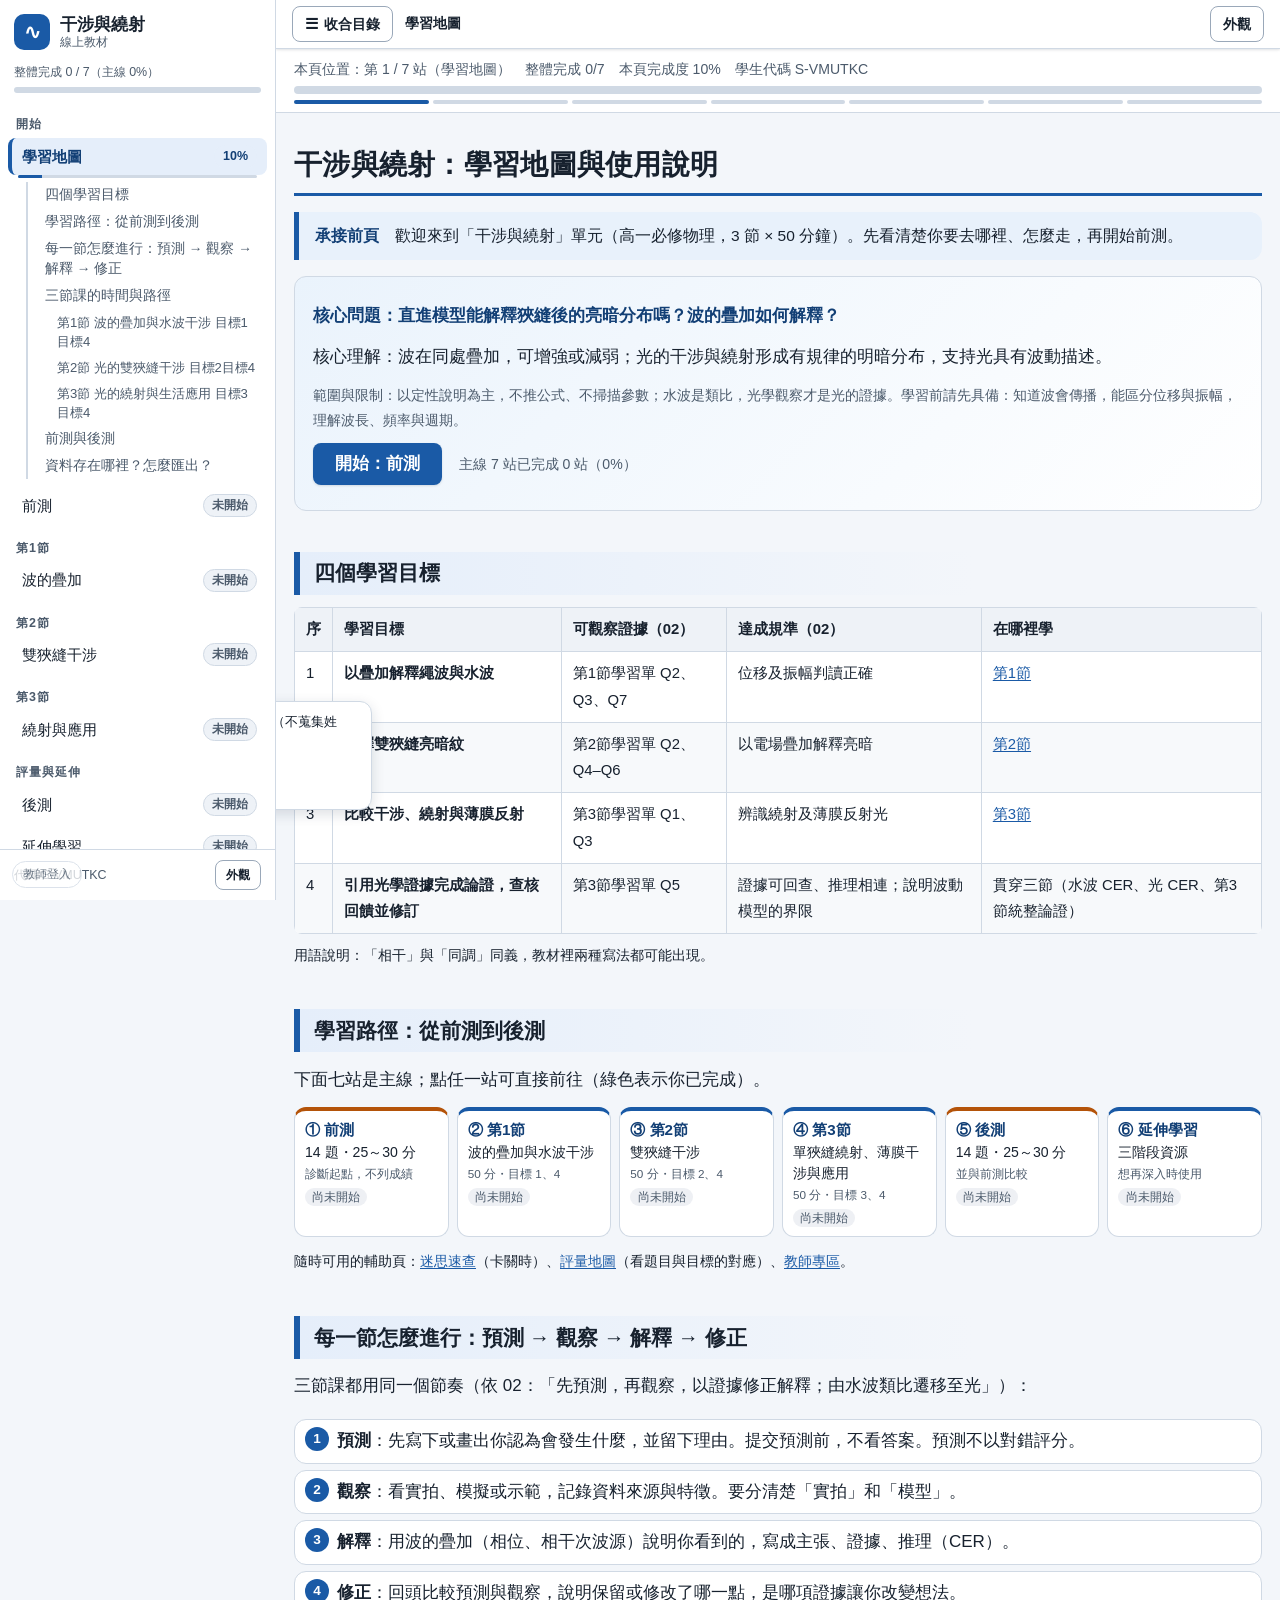
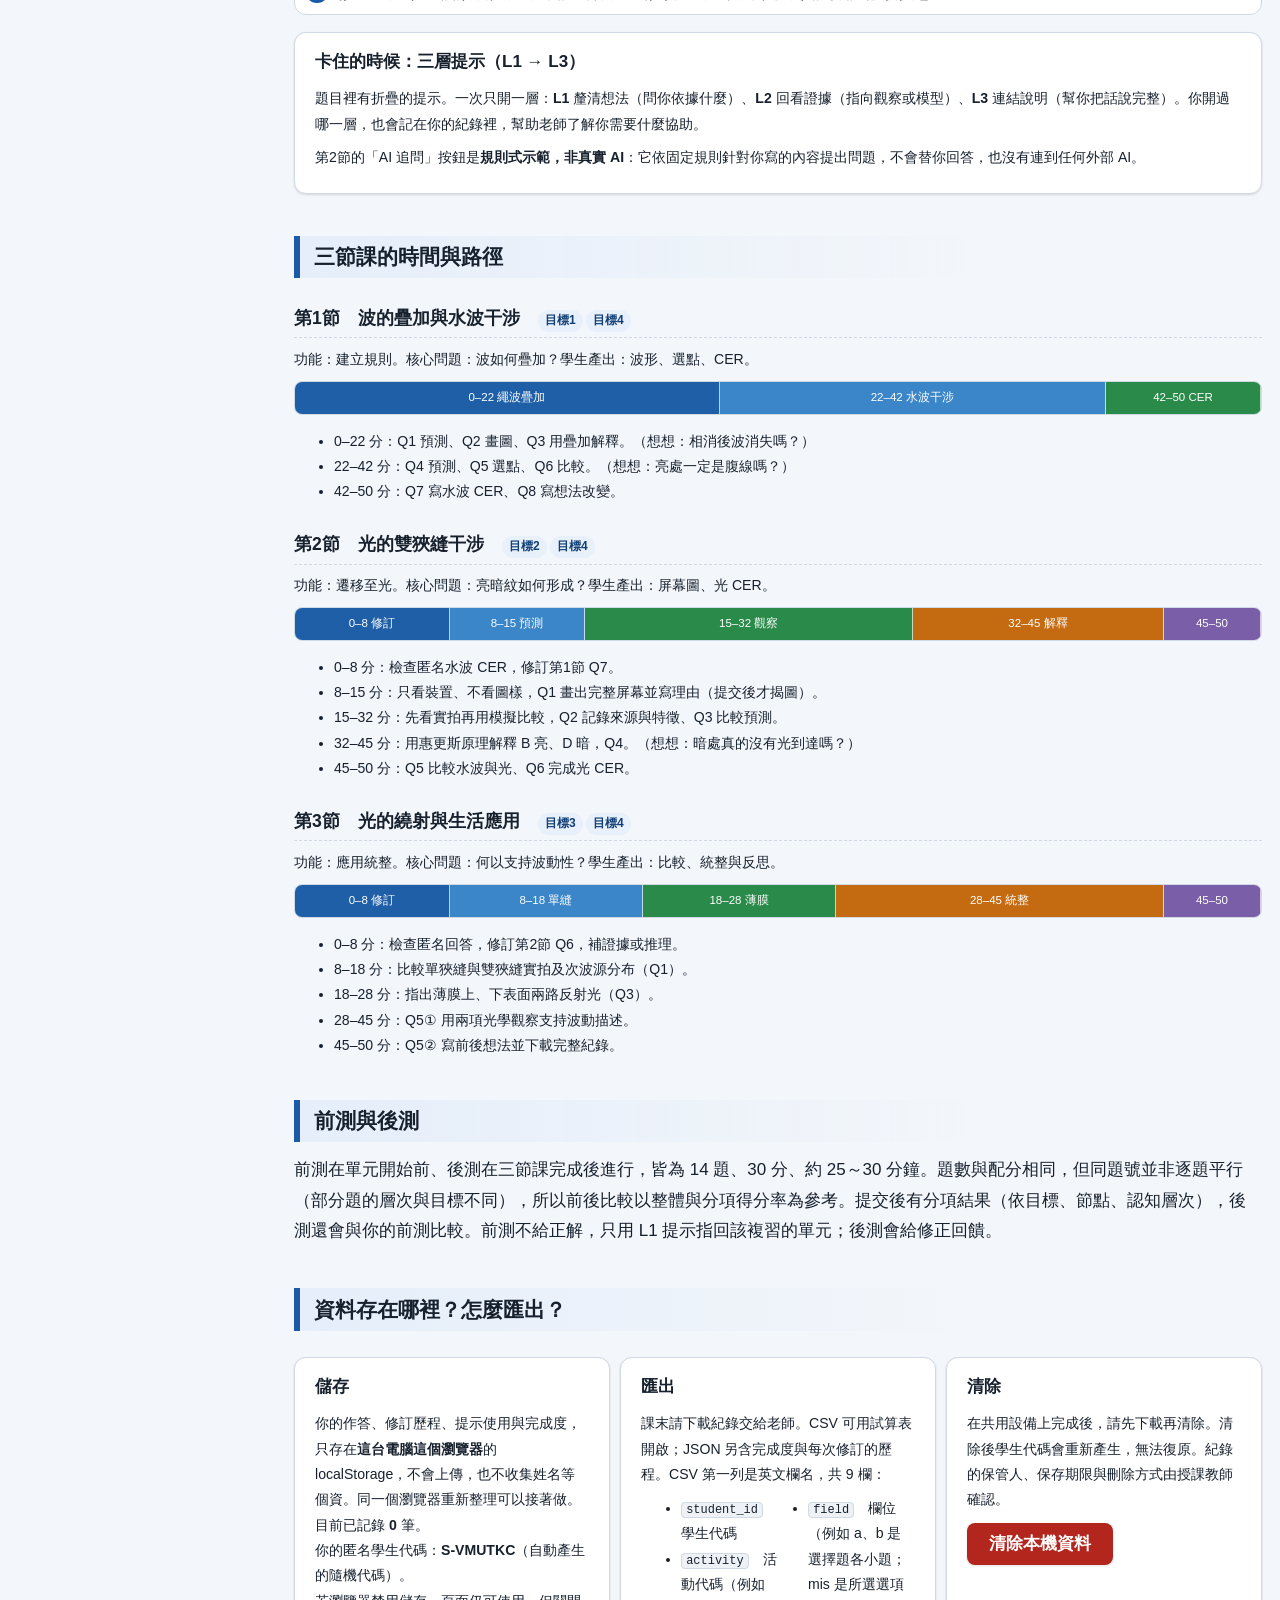
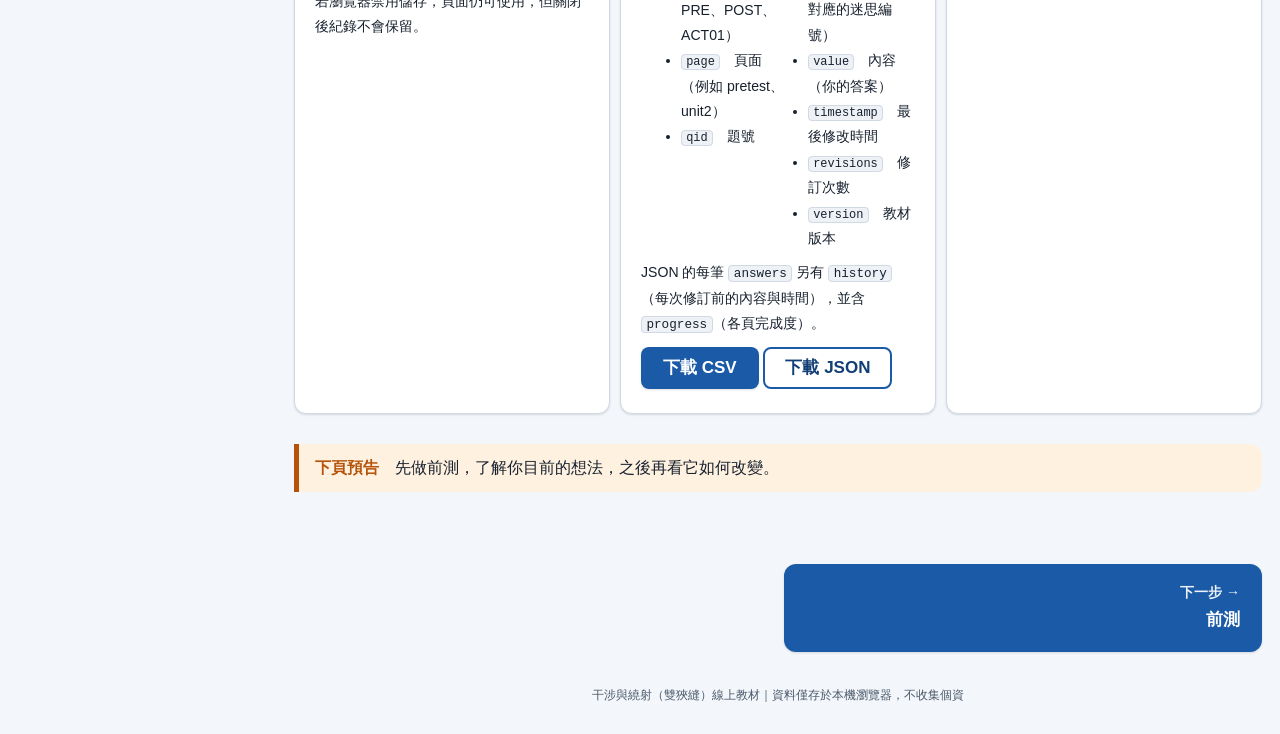
==== commit 8b803e51: "整合十份來源文件：學生／教師版分離、原文還原、迷思串接、教師後台 - 新增教師模式（通行碼）與學生端隱藏規則，學生看不到題目來源與整合者註記 - 第1–3節、前後測、迷思速查、延伸學習：還原有來源可比" ====
--- a/index.html
+++ b/index.html
@@ -23,16 +23,17 @@
   </div>
 
   <h2>四個學習目標</h2>
-  <p class="small muted">目標、可觀察證據與達成規準取自 02 教案「學習目標與評量對應」。</p>
+  <p class="small muted t-only">目標、可觀察證據與達成規準取自 02 教案「學習目標與評量對應」。</p>
   <div class="tbl-wrap"><table class="tbl">
     <thead><tr><th>序</th><th>學習目標</th><th>可觀察證據（02）</th><th>達成規準（02）</th><th>在哪裡學</th></tr></thead>
     <tbody>
       <tr><td>1</td><td><b>以疊加解釋繩波與水波</b></td><td>第1節學習單 Q2、Q3、Q7</td><td>位移及振幅判讀正確</td><td><a href="unit1.html">第1節</a></td></tr>
-      <tr><td>2</td><td><b>解釋雙狹縫亮暗紋</b></td><td>第2節學習單 Q2、Q4–Q6</td><td>以電場疊加解釋亮暗<span class="badge-add"></span><span class="small">02 原文用語；01 未涵蓋電場，教材以「光波疊加」說明，電場疊加僅列進階補充</span></td><td><a href="unit2.html">第2節</a></td></tr>
+      <tr><td>2</td><td><b>解釋雙狹縫亮暗紋</b></td><td>第2節學習單 Q2、Q4–Q6</td><td>以電場疊加解釋亮暗<span class="badge-add"></span><span class="small t-only">02 原文用語；01 未涵蓋電場，教材以「光波疊加」說明，電場疊加僅列進階補充</span></td><td><a href="unit2.html">第2節</a></td></tr>
       <tr><td>3</td><td><b>比較干涉、繞射與薄膜反射</b></td><td>第3節學習單 Q1、Q3</td><td>辨識繞射及薄膜反射光</td><td><a href="unit3.html">第3節</a></td></tr>
       <tr><td>4</td><td><b>引用光學證據完成論證，查核回饋並修訂</b></td><td>第3節學習單 Q5</td><td>證據可回查、推理相連；說明波動模型的界限</td><td>貫穿三節（水波 CER、光 CER、第3節統整論證）</td></tr>
     </tbody></table></div>
-  <p class="small">用語說明<span class="badge-add"></span>：01 稱「相干波源」，02 稱「同調」，本站統一寫「相干（同調）」，兩者同義。</p>
+  <p class="small">用語說明：「相干」與「同調」同義，教材裡兩種寫法都可能出現。</p>
+  <p class="small t-only"><span class="badge-add"></span>01 稱「相干波源」，02 稱「同調」，本站多處並列寫「相干（同調）」，兩者同義。</p>
 
   <h2>學習路徑：從前測到後測</h2>
   <p>下面七站是主線；點任一站可直接前往（綠色表示你已完成）。</p>
@@ -55,10 +56,11 @@
     <li><b>修正</b>：回頭比較預測與觀察，說明保留或修改了哪一點，是哪項證據讓你改變想法。</li>
   </ol>
   <div class="card"><b>卡住的時候：三層提示（L1 → L3）</b>
-    <p class="small">題目裡有折疊的提示。一次只開一層：<b>L1</b> 釐清想法（問你依據什麼）、<b>L2</b> 回看證據（指向觀察或模型）、<b>L3</b> 連結說明（幫你把話說完整）。取自 10 的引導策略；你開過哪一層，也會記在你的紀錄裡，幫助老師了解你需要什麼協助。</p></div>
+    <p class="small">題目裡有折疊的提示。一次只開一層：<b>L1</b> 釐清想法（問你依據什麼）、<b>L2</b> 回看證據（指向觀察或模型）、<b>L3</b> 連結說明（幫你把話說完整）。<span class="t-only">取自 10 的引導策略；</span>你開過哪一層，也會記在你的紀錄裡，幫助老師了解你需要什麼協助。</p>
+    <p class="small">第2節的「AI 追問」按鈕是<b>規則式示範，非真實 AI</b>：它依固定規則針對你寫的內容提出問題，不會替你回答，也沒有連到任何外部 AI。<span class="badge-draft"></span></p></div>
 
   <h2>三節課的時間與路徑</h2>
-  <p class="small muted">時間流程取自 02 的分節教學設計；每節 50 分鐘，三節皆已核對加總為 50 分。</p>
+  <p class="small muted t-only">時間流程取自 02 的分節教學設計；每節 50 分鐘，三節皆已核對加總為 50 分。</p>
 
   <h3>第1節　波的疊加與水波干涉　<span class="goal-tag">目標1</span><span class="goal-tag">目標4</span></h3>
   <p class="small">功能：建立規則。核心問題：波如何疊加？學生產出：波形、選點、CER。</p>
@@ -74,18 +76,20 @@
   <p class="small">功能：應用統整。核心問題：何以支持波動性？學生產出：比較、統整與反思。</p>
   <div class="timebar" role="img" aria-label="第3節時間分段"><span style="flex:8">0–8 修訂</span><span style="flex:10">8–18 單縫</span><span style="flex:10">18–28 薄膜</span><span style="flex:17">28–45 統整</span><span style="flex:5">45–50</span></div>
   <ul class="small"><li>0–8 分：檢查匿名回答，修訂第2節 Q6，補證據或推理。</li><li>8–18 分：比較單狹縫與雙狹縫實拍及次波源分布（Q1）。</li><li>18–28 分：指出薄膜上、下表面兩路反射光（Q3）。</li><li>28–45 分：Q5① 用兩項光學觀察支持波動描述。</li><li>45–50 分：Q5② 寫前後想法並下載完整紀錄。</li></ul>
-  <p class="small muted">注意：01 有 4 個「知識節點」，但課堂只有 3 節；節點 3（單狹縫繞射）與節點 4（薄膜干涉與統整）合併在第3節。03 學習單曾稱雙狹縫為「第3節」，本站一律以第2節為準。<span class="badge-add"></span></p>
+  <p class="small muted t-only">注意：01 有 4 個「知識節點」，但課堂只有 3 節；節點 3（單狹縫繞射）與節點 4（薄膜干涉與統整）合併在第3節。03 學習單曾稱雙狹縫為「第3節」，本站一律以第2節為準。<span class="badge-add"></span></p>
 
   <h2>前測與後測</h2>
-  <p>前測在單元開始前、後測在三節課完成後進行，皆為 14 題、30 分、約 25～30 分鐘（06；02 說明前後測「另行安排」）。兩份測驗依 06 的兩張細目表編擬，題數與配分相同，但同題號並非逐題平行（部分題的層次與目標不同），所以前後比較以整體與分項得分率為參考。提交後有分項結果（依目標、節點、認知層次），後測還會與你的前測比較。前測不給正解，只用 L1 提示指回該複習的單元；後測會給修正回饋。</p>
+  <p>前測在單元開始前、後測在三節課完成後進行，皆為 14 題、30 分、約 25～30 分鐘<span class="t-only">（06；02 說明前後測「另行安排」）</span>。<span class="t-only">兩份測驗依 06 的兩張細目表編擬，</span>題數與配分相同，但同題號並非逐題平行（部分題的層次與目標不同），所以前後比較以整體與分項得分率為參考。提交後有分項結果（依目標、節點、認知層次），後測還會與你的前測比較。前測不給正解，只用 L1 提示指回該複習的單元；後測會給修正回饋。</p>
 
   <h2>資料存在哪裡？怎麼匯出？</h2>
   <div class="store-box">
     <div class="card"><b>儲存</b><p class="small">你的作答、修訂歷程、提示使用與完成度，只存在<b>這台電腦這個瀏覽器</b>的 localStorage，不會上傳，也不收集姓名等個資。同一個瀏覽器重新整理可以接著做。目前已記錄 <b id="rec-count">0</b> 筆。<br>
     你的匿名學生代碼：<b data-iod-student></b>（自動產生的隨機代碼）。<br>若瀏覽器禁用儲存，頁面仍可使用，但關閉後紀錄不會保留。</p></div>
-    <div class="card"><b>匯出</b><p class="small">課末請下載紀錄交給老師。CSV 可用試算表開啟；JSON 另含完成度與每次修訂的歷程。欄位：學生代碼、活動、頁面、題號、欄位、內容、時間、修訂次數、教材版本。</p>
+    <div class="card"><b>匯出</b><p class="small">課末請下載紀錄交給老師。CSV 可用試算表開啟；JSON 另含完成度與每次修訂的歷程。CSV 第一列是英文欄名，共 9 欄：</p>
+      <ul class="small csv-cols"><li><code>student_id</code>　學生代碼</li><li><code>activity</code>　活動代碼（例如 PRE、POST、ACT01）</li><li><code>page</code>　頁面（例如 pretest、unit2）</li><li><code>qid</code>　題號</li><li><code>field</code>　欄位（例如 a、b 是選擇題各小題；mis 是所選選項對應的迷思編號）</li><li><code>value</code>　內容（你的答案）</li><li><code>timestamp</code>　最後修改時間</li><li><code>revisions</code>　修訂次數</li><li><code>version</code>　教材版本</li></ul>
+      <p class="small">JSON 的每筆 <code>answers</code> 另有 <code>history</code>（每次修訂前的內容與時間），並含 <code>progress</code>（各頁完成度）。</p>
       <p><button class="btn" type="button" data-iod-export="csv">下載 CSV</button> <button class="btn ghost" type="button" data-iod-export="json">下載 JSON</button></p></div>
-    <div class="card"><b>清除</b><p class="small">在共用設備上完成後，請先下載再清除。清除後學生代碼會重新產生，無法復原。紀錄的保管人、保存期限與刪除方式由授課教師確認（08 列為待確認事項）。</p>
+    <div class="card"><b>清除</b><p class="small">在共用設備上完成後，請先下載再清除。清除後學生代碼會重新產生，無法復原。紀錄的保管人、保存期限與刪除方式由授課教師確認<span class="t-only">（08 列為待確認事項）</span>。</p>
       <p><button class="btn danger" type="button" data-iod-clear>清除本機資料</button></p></div>
   </div>
 
--- a/assets/css/site.css
+++ b/assets/css/site.css
@@ -563,3 +563,34 @@
 :root[data-theme="dark"] body .poe .lock-msg{background:#352c0f;border:1px dashed #675832}
 :root[data-theme="dark"] body .poe textarea:disabled,:root[data-theme="dark"] body .poe input:disabled{background:#1d2125}
 /* AUTO-DARK END */
+
+
+/* ========== 6. 學生版／教師版顯示分離（教師模式由 site.js 加上 html.teacher-mode） ========== */
+/* 學生端預設隱藏：整合者註記、題目來源、原文件缺口、編者註、教師專用內容 */
+html:not(.teacher-mode) .t-only,
+html:not(.teacher-mode) .badge-add,
+html:not(.teacher-mode) .badge-draft,
+html:not(.teacher-mode) .add-block,
+html:not(.teacher-mode) .missing,
+html:not(.teacher-mode) .editor-note,
+html:not(.teacher-mode) .quiz-item .src{display:none !important}
+/* 教師模式下的標示 */
+.badge-draft{display:inline-block;background:#fff3cd;color:#664d03;border:1px solid #e0c36a;border-radius:999px;padding:0 .65em;font-size:var(--fs-xs);font-weight:700;vertical-align:middle;margin:0 .25em;line-height:1.7}
+.badge-draft::before{content:"草擬待教師確認"}
+.editor-note{background:#eef3ff;border:1px solid #9db4f0;border-left:6px solid #3d63d6;border-radius:0 var(--r) var(--r) 0;padding:8px 14px;margin:12px 0;font-size:.93rem}
+.editor-note::before{content:"編者註　";font-weight:800;color:#2a479c}
+.id-chip{display:inline-block;font-family:var(--mono);font-size:.72rem;background:var(--c-tag);color:var(--c-muted);border:1px solid var(--c-line);border-radius:4px;padding:0 .45em;margin:0 .3em;vertical-align:middle}
+/* 教師登入按鈕與對話框、教師專用頁閘門 */
+.tm-btn{position:fixed;left:12px;bottom:12px;z-index:60;font-size:.78rem;padding:4px 10px;border-radius:999px;border:1px solid var(--c-line);background:var(--c-surface);color:var(--c-muted);cursor:pointer;opacity:.75}
+.tm-btn:hover,.tm-btn:focus-visible{opacity:1}
+html.teacher-mode .tm-btn{background:var(--c-primary);color:#fff;border-color:var(--c-primary);opacity:1}
+.tm-dialog{border:1px solid var(--c-line);border-radius:var(--r);padding:18px 22px;background:var(--c-surface);color:var(--c-text)}
+.tm-dialog::backdrop{background:rgba(0,0,0,.4)}
+.tm-dialog input{margin-top:4px;padding:6px 8px;min-width:220px}
+.tm-msg{color:var(--c-danger-strong);min-height:1.4em}
+.t-gate{max-width:560px;margin:80px auto;padding:0 16px;text-align:center}
+@media print{.tm-btn{display:none}}
+
+/* 迷思連結（各頁共用） */
+a.mlink{display:inline-block;font-size:.82em;font-weight:700;color:var(--c-primary-d);background:var(--c-primary-soft);border:1px solid var(--c-line);border-radius:999px;padding:0 .6em;margin:0 .2em;text-decoration:none;white-space:nowrap}
+a.mlink:hover,a.mlink:focus-visible{text-decoration:underline}
--- a/assets/css/page-index.css
+++ b/assets/css/page-index.css
@@ -18,3 +18,4 @@
 .steps-list li{counter-increment:s;position:relative;padding:6px 10px 6px 42px;margin:6px 0;background:var(--c-surface);border:1px solid var(--c-line);border-radius:var(--r)}
 .steps-list li::before{content:counter(s);position:absolute;left:10px;top:7px;width:24px;height:24px;border-radius:50%;background:var(--c-primary);color:#fff;text-align:center;line-height:24px;font-weight:700;font-size:.85rem}
 .store-box{display:grid;gap:10px;grid-template-columns:repeat(auto-fit,minmax(220px,1fr))}
+.csv-cols{columns:2;column-gap:20px;margin:4px 0}.csv-cols li{break-inside:avoid}.csv-cols code{font-size:.85em}
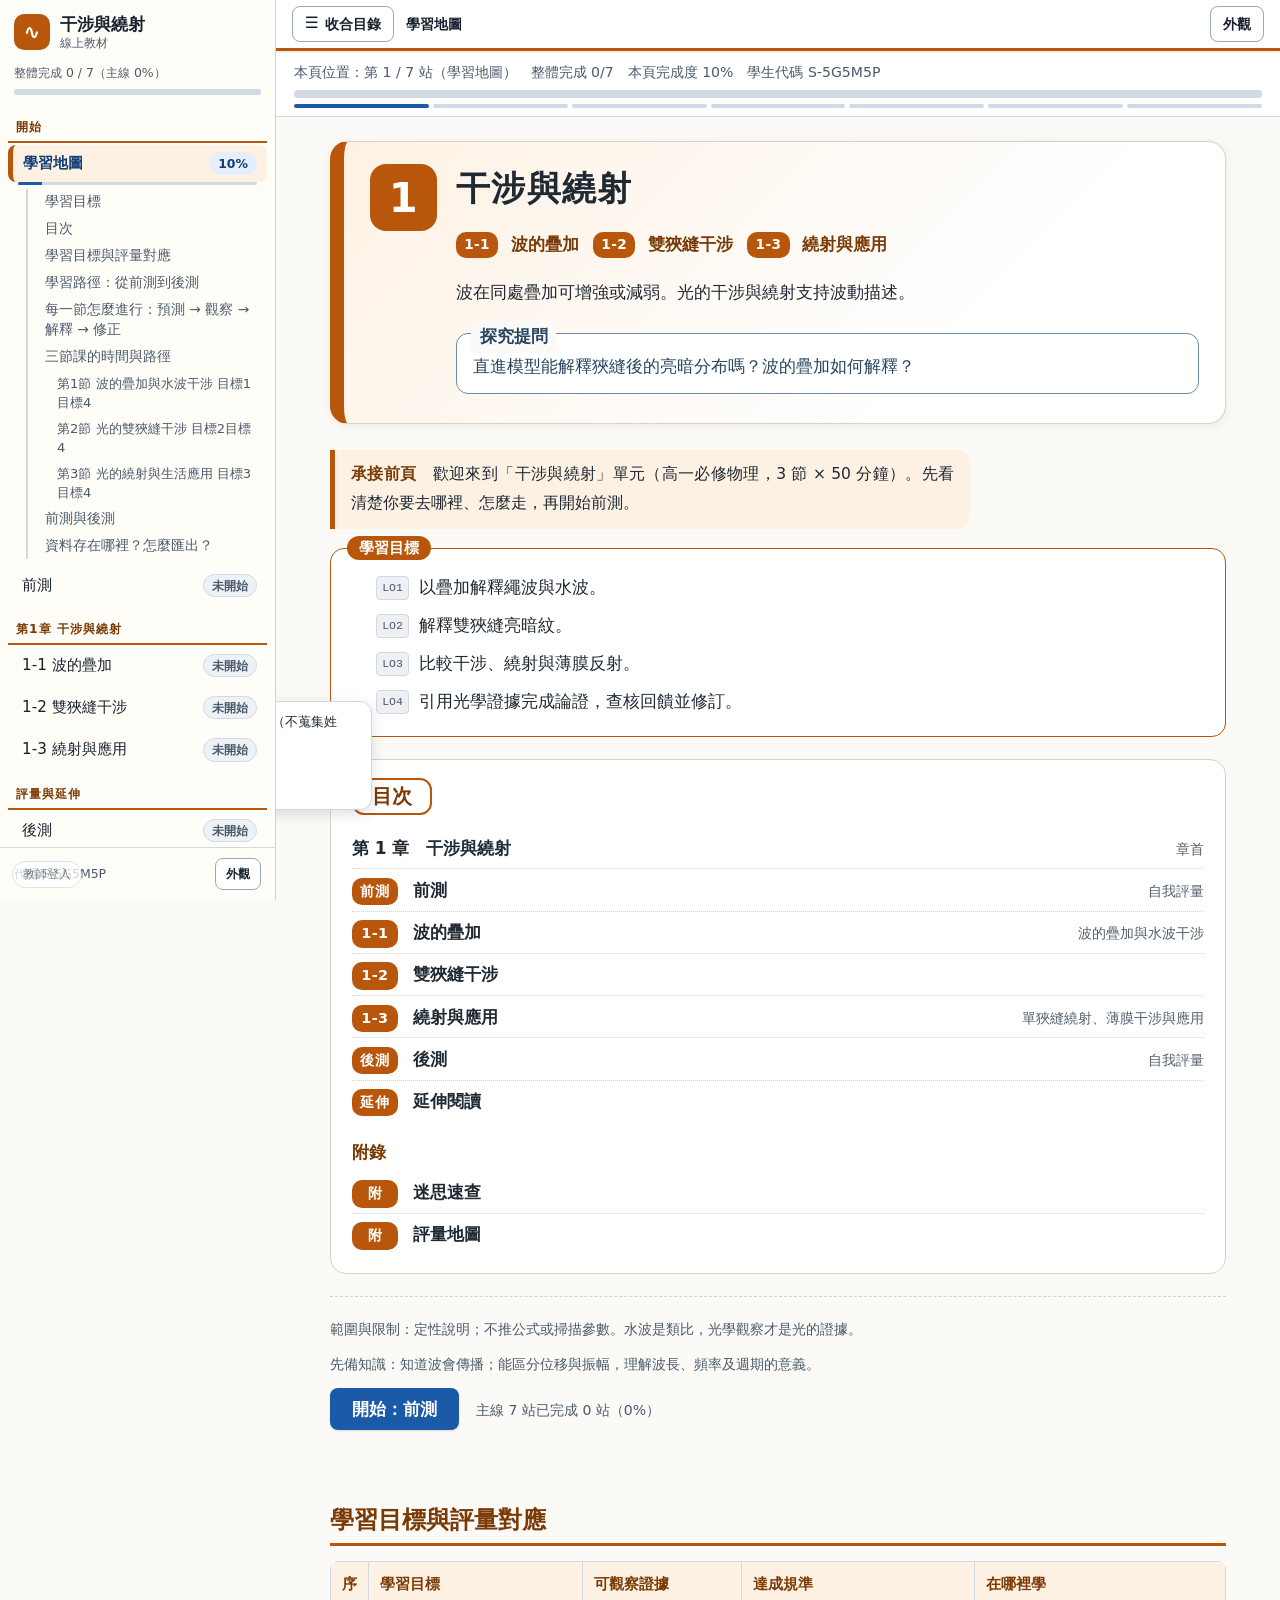
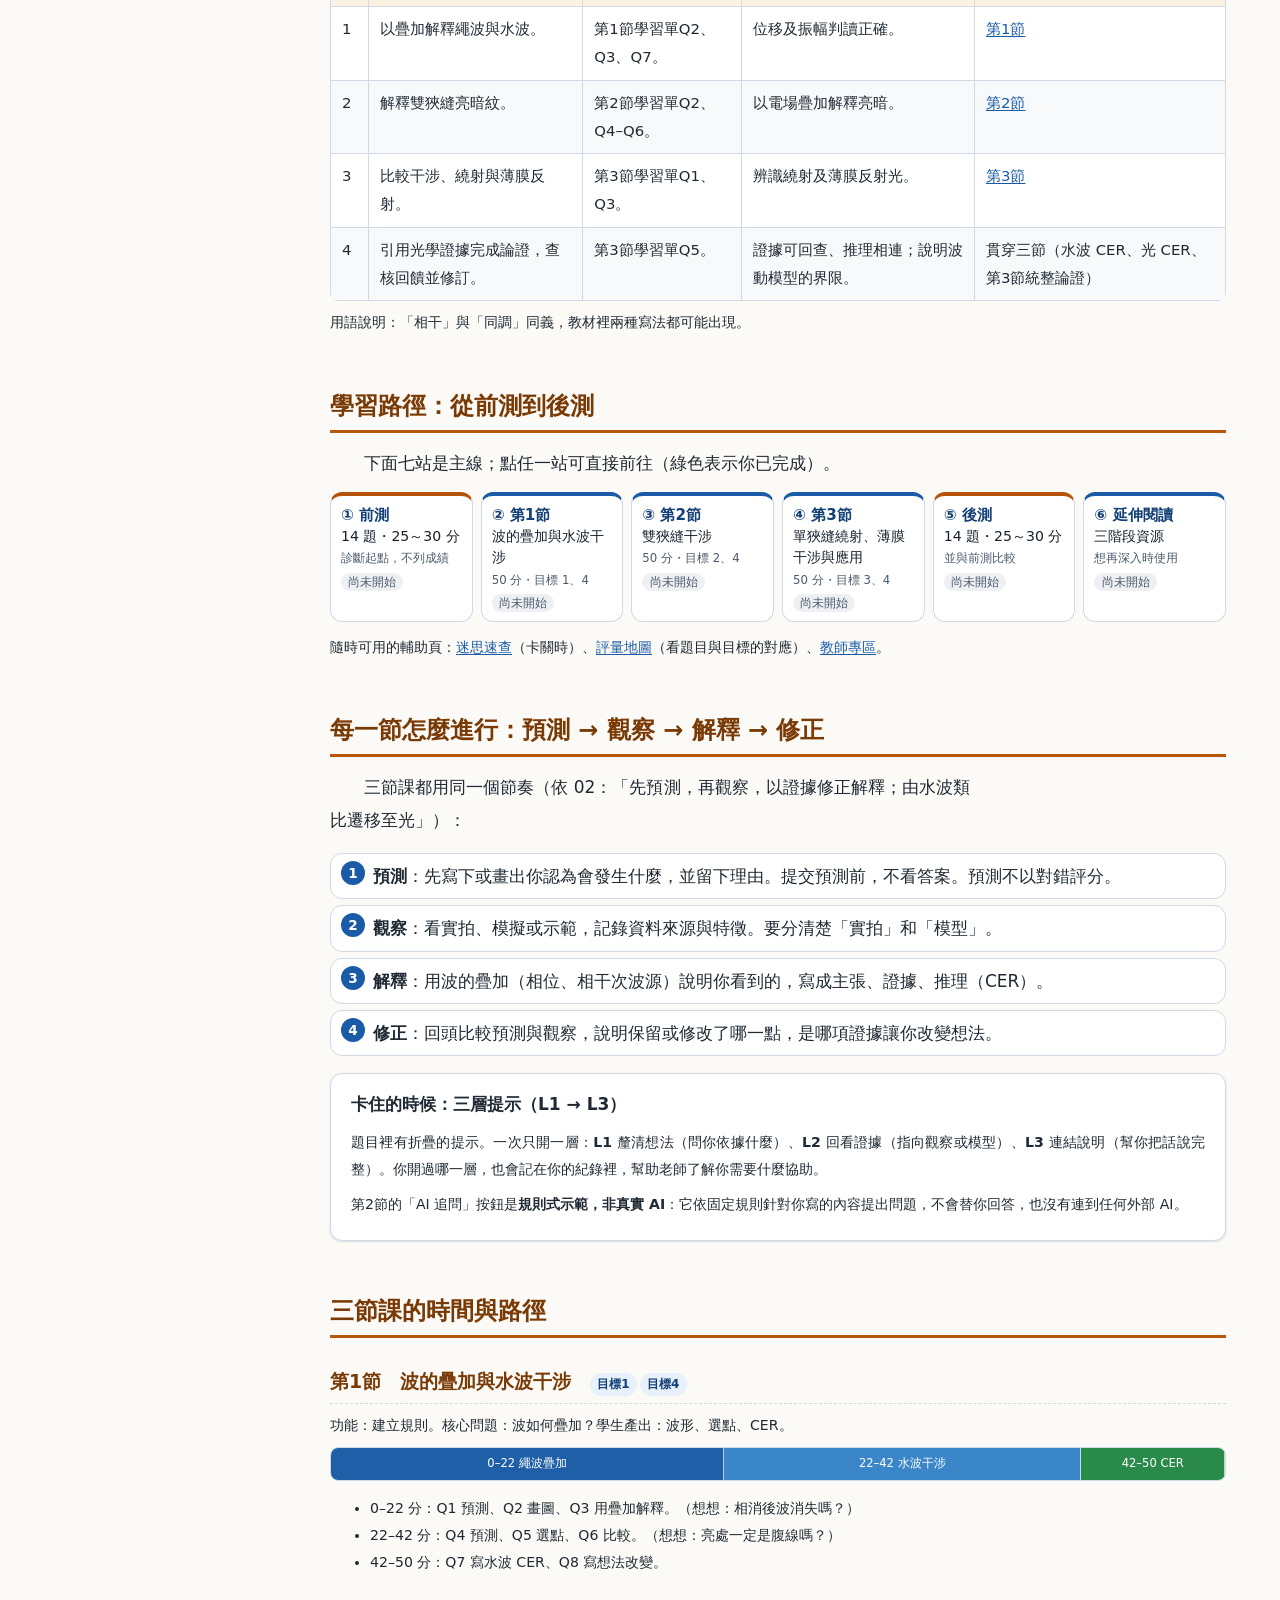
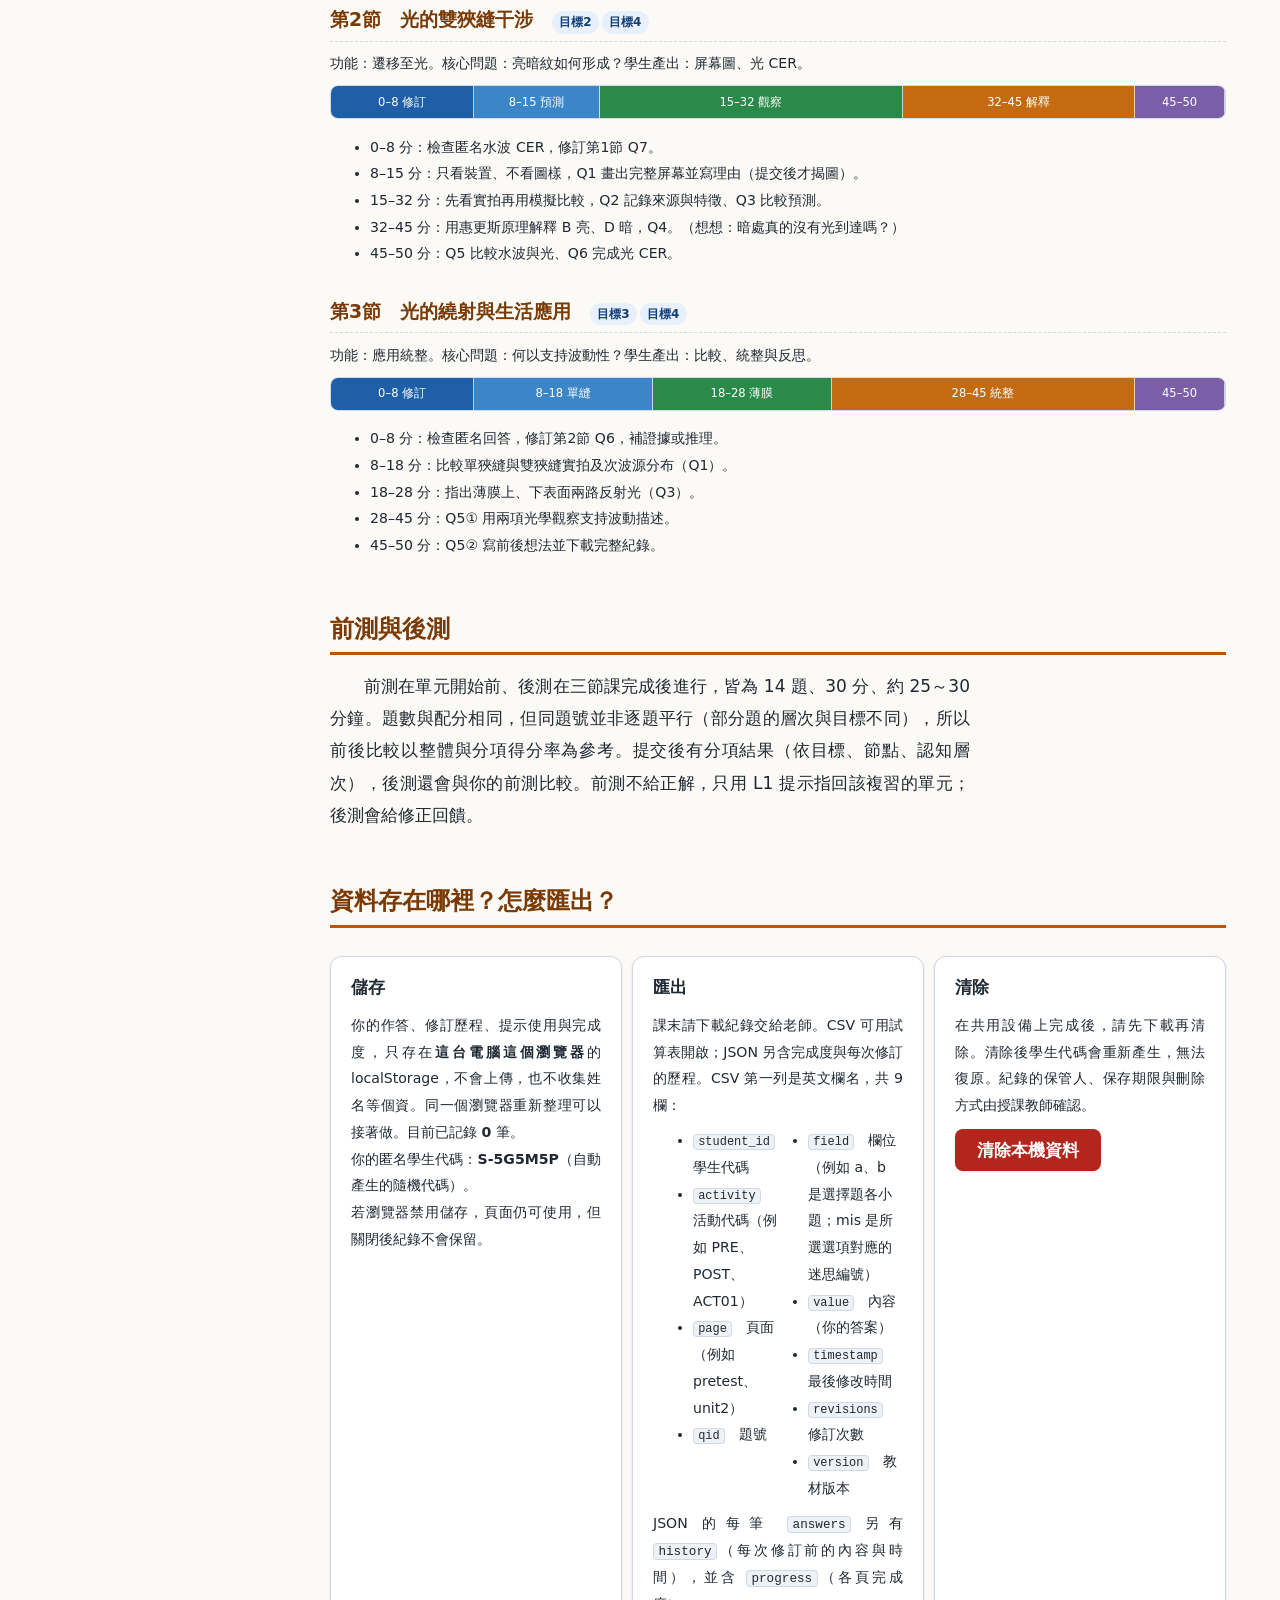
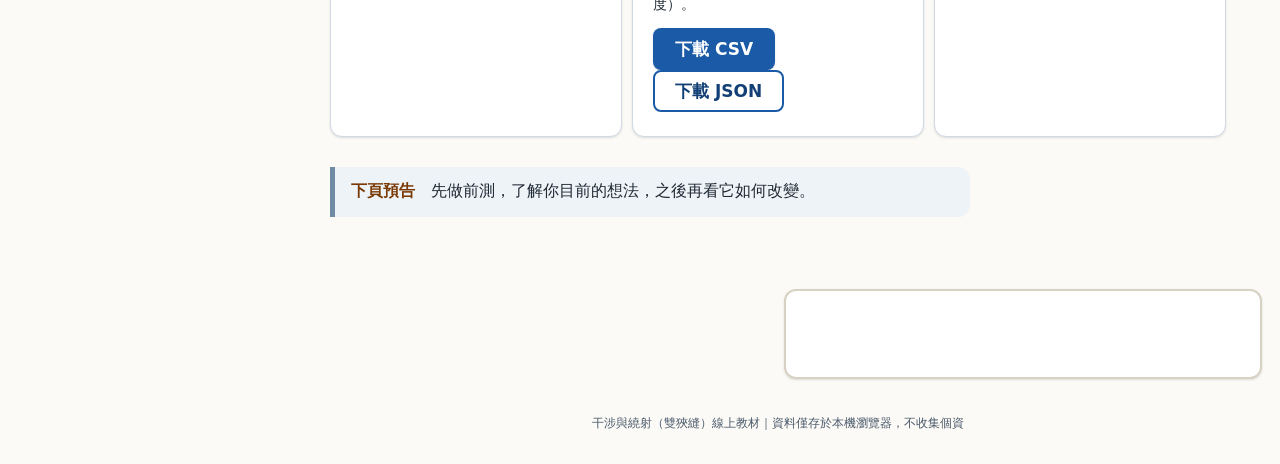
==== commit 0c2d10dd: "整站改成教科書版面：章首與目次、小節編號、探究活動、想一想、圖表編號、自我評量 - 新增 textbook.css（章首、目次、學習目標、探究活動、想一擬、邊欄註記、圖表編號、列印、深色模式） - 第" ====
--- a/index.html
+++ b/index.html
@@ -5,6 +5,7 @@
 <meta name="viewport" content="width=device-width, initial-scale=1">
 <title>學習地圖與使用說明｜干涉與繞射線上教材</title>
 <link rel="stylesheet" href="assets/css/site.css">
+<link rel="stylesheet" href="assets/css/textbook.css">
 <link rel="stylesheet" href="assets/css/page-index.css">
 <script defer src="assets/js/site.js"></script>
 <script defer src="assets/js/page-index.js"></script>
@@ -12,25 +13,63 @@
 <body data-page="index" data-next="pretest.html">
 <a class="skip" href="#main">跳到主要內容</a>
 <main id="main">
-  <h1>干涉與繞射：學習地圖與使用說明</h1>
+  <header class="tb-chapter-head" id="ch1">
+    <span class="tb-chno" aria-label="第 1 章">1</span>
+    <h1>干涉與繞射</h1>
+    <ul class="tb-secs">
+      <li><a href="unit1.html"><span class="tb-secno">1-1</span> 波的疊加</a></li>
+      <li><a href="unit2.html"><span class="tb-secno">1-2</span> 雙狹縫干涉</a></li>
+      <li><a href="unit3.html"><span class="tb-secno">1-3</span> 繞射與應用</a></li>
+    </ul>
+    <p class="tb-intro">波在同處疊加可增強或減弱。光的干涉與繞射支持波動描述。<span class="small muted t-only">（02 核心理解）</span></p>
+    <div class="tb-chapter-head__inquiry">直進模型能解釋狹縫後的亮暗分布嗎？波的疊加如何解釋？<span class="small muted t-only">（02 核心問題）</span></div>
+  </header>
   <p class="bridge-in">歡迎來到「干涉與繞射」單元（高一必修物理，3 節 × 50 分鐘）。先看清楚你要去哪裡、怎麼走，再開始前測。</p>
 
+  <section class="tb-objectives" aria-labelledby="obj-h">
+    <h2 id="obj-h">學習目標</h2>
+    <ol class="lo-list">
+      <li><span class="id-chip">LO1</span> 以疊加解釋繩波與水波。</li>
+      <li><span class="id-chip">LO2</span> 解釋雙狹縫亮暗紋。</li>
+      <li><span class="id-chip">LO3</span> 比較干涉、繞射與薄膜反射。</li>
+      <li><span class="id-chip">LO4</span> 引用光學證據完成論證，查核回饋並修訂。</li>
+    </ol>
+    <p class="small muted t-only">目標原文取自 02 教案「學習目標與評量對應」。</p>
+  </section>
+
+  <nav class="tb-toc" aria-label="目次">
+    <h2>目次</h2>
+    <ol>
+      <li><a href="#ch1">第 1 章　干涉與繞射</a><span class="tb-toc-sub">章首</span></li>
+      <li><span class="tb-secno">前測</span><a href="pretest.html">前測</a><span class="tb-toc-sub">自我評量</span></li>
+      <li><span class="tb-secno">1-1</span><a href="unit1.html">波的疊加</a><span class="tb-toc-sub">波的疊加與水波干涉</span></li>
+      <li><span class="tb-secno">1-2</span><a href="unit2.html">雙狹縫干涉</a></li>
+      <li><span class="tb-secno">1-3</span><a href="unit3.html">繞射與應用</a><span class="tb-toc-sub">單狹縫繞射、薄膜干涉與應用</span></li>
+      <li><span class="tb-secno">後測</span><a href="posttest.html">後測</a><span class="tb-toc-sub">自我評量</span></li>
+      <li><span class="tb-secno">延伸</span><a href="resources.html">延伸閱讀</a></li>
+    </ol>
+    <div class="tb-toc-group">附錄</div>
+    <ol>
+      <li><span class="tb-secno">附</span><a href="misconceptions.html">迷思速查</a></li>
+      <li><span class="tb-secno">附</span><a href="assessment.html">評量地圖</a></li>
+    </ol>
+  </nav>
+
   <div class="hero">
-    <p class="core">核心問題：直進模型能解釋狹縫後的亮暗分布嗎？波的疊加如何解釋？</p>
-    <p>核心理解：波在同處疊加，可增強或減弱；光的干涉與繞射形成有規律的明暗分布，支持光具有波動描述。</p>
-    <p class="small muted">範圍與限制：以定性說明為主，不推公式、不掃描參數；水波是類比，光學觀察才是光的證據。學習前請先具備：知道波會傳播，能區分位移與振幅，理解波長、頻率與週期。</p>
+    <p class="small muted">範圍與限制：定性說明；不推公式或掃描參數。水波是類比，光學觀察才是光的證據。</p>
+    <p class="small muted">先備知識：知道波會傳播；能區分位移與振幅，理解波長、頻率及週期的意義。<span class="t-only">（01）</span></p>
     <p><a class="btn" id="go-next" href="pretest.html">開始：前測</a>　<span class="small muted" id="overall-txt"></span></p>
   </div>
 
-  <h2>四個學習目標</h2>
+  <h2>學習目標與評量對應</h2>
   <p class="small muted t-only">目標、可觀察證據與達成規準取自 02 教案「學習目標與評量對應」。</p>
   <div class="tbl-wrap"><table class="tbl">
-    <thead><tr><th>序</th><th>學習目標</th><th>可觀察證據（02）</th><th>達成規準（02）</th><th>在哪裡學</th></tr></thead>
+    <thead><tr><th>序</th><th>學習目標</th><th>可觀察證據</th><th>達成規準</th><th>在哪裡學</th></tr></thead>
     <tbody>
-      <tr><td>1</td><td><b>以疊加解釋繩波與水波</b></td><td>第1節學習單 Q2、Q3、Q7</td><td>位移及振幅判讀正確</td><td><a href="unit1.html">第1節</a></td></tr>
-      <tr><td>2</td><td><b>解釋雙狹縫亮暗紋</b></td><td>第2節學習單 Q2、Q4–Q6</td><td>以電場疊加解釋亮暗<span class="badge-add"></span><span class="small t-only">02 原文用語；01 未涵蓋電場，教材以「光波疊加」說明，電場疊加僅列進階補充</span></td><td><a href="unit2.html">第2節</a></td></tr>
-      <tr><td>3</td><td><b>比較干涉、繞射與薄膜反射</b></td><td>第3節學習單 Q1、Q3</td><td>辨識繞射及薄膜反射光</td><td><a href="unit3.html">第3節</a></td></tr>
-      <tr><td>4</td><td><b>引用光學證據完成論證，查核回饋並修訂</b></td><td>第3節學習單 Q5</td><td>證據可回查、推理相連；說明波動模型的界限</td><td>貫穿三節（水波 CER、光 CER、第3節統整論證）</td></tr>
+      <tr><td>1</td><td>以疊加解釋繩波與水波。</td><td>第1節學習單Q2、Q3、Q7。</td><td>位移及振幅判讀正確。</td><td><a href="unit1.html">第1節</a></td></tr>
+      <tr><td>2</td><td>解釋雙狹縫亮暗紋。</td><td>第2節學習單Q2、Q4–Q6。</td><td>以電場疊加解釋亮暗。<span class="badge-add"></span><span class="small t-only">01 未涵蓋電場，教材以「光波疊加」說明，電場疊加僅列進階補充</span></td><td><a href="unit2.html">第2節</a></td></tr>
+      <tr><td>3</td><td>比較干涉、繞射與薄膜反射。</td><td>第3節學習單Q1、Q3。</td><td>辨識繞射及薄膜反射光。</td><td><a href="unit3.html">第3節</a></td></tr>
+      <tr><td>4</td><td>引用光學證據完成論證，查核回饋並修訂。</td><td>第3節學習單Q5。</td><td>證據可回查、推理相連；說明波動模型的界限。</td><td>貫穿三節（水波 CER、光 CER、第3節統整論證）</td></tr>
     </tbody></table></div>
   <p class="small">用語說明：「相干」與「同調」同義，教材裡兩種寫法都可能出現。</p>
   <p class="small t-only"><span class="badge-add"></span>01 稱「相干波源」，02 稱「同調」，本站多處並列寫「相干（同調）」，兩者同義。</p>
@@ -43,7 +82,7 @@
     <li><a href="unit2.html" data-p="unit2"><b>③ 第2節</b>雙狹縫干涉<br><small>50 分・目標 2、4</small><br><span class="st"></span></a></li>
     <li><a href="unit3.html" data-p="unit3"><b>④ 第3節</b>單狹縫繞射、薄膜干涉與應用<br><small>50 分・目標 3、4</small><br><span class="st"></span></a></li>
     <li class="test"><a href="posttest.html" data-p="posttest"><b>⑤ 後測</b>14 題・25～30 分<br><small>並與前測比較</small><br><span class="st"></span></a></li>
-    <li><a href="resources.html" data-p="resources"><b>⑥ 延伸學習</b>三階段資源<br><small>想再深入時使用</small><br><span class="st"></span></a></li>
+    <li><a href="resources.html" data-p="resources"><b>⑥ 延伸閱讀</b>三階段資源<br><small>想再深入時使用</small><br><span class="st"></span></a></li>
   </ol>
   <p class="small">隨時可用的輔助頁：<a href="misconceptions.html">迷思速查</a>（卡關時）、<a href="assessment.html">評量地圖</a>（看題目與目標的對應）、<a href="teacher.html">教師專區</a>。</p>
 
--- a/assets/css/textbook.css
+++ b/assets/css/textbook.css
@@ -0,0 +1,175 @@
+/* 教科書版面（整站共用，接在 site.css 之後、各頁 page-*.css 之前載入）
+   規格依據：textbook_spec.md（公開課本慣例＋臺灣國中課本版面觀察）。只改版面、編號與標示，不新增教材文字。
+   結構：1 變數 → 2 基礎排版 → 3 頁面骨架（章首／目次／小節） → 4 內文元件 → 5 邊欄註記 → 6 活動與評量 → 7 導覽與側欄 → 8 深色模式 → 9 列印 */
+
+/* ========== 1. 變數 ========== */
+:root{
+  --tb-ch:#b8560b; --tb-ch-tint:#fdf1e3; --tb-ch-ink:#7a3a05;   /* 第1章主色（橘）；--tb-ch 白字底對比 ≥ 4.5:1 */
+  --tb-term:#1d5fa8;
+  --tb-paper:#fbfaf6; --tb-rule:#d8d2c4; --tb-ink:#1f2933; --tb-ink-soft:#52606d;
+  --tb-note-bg:#eef1f4; --tb-note-ink:#334155;
+  --tb-think-bd:#6f8aa3; --tb-think-ink:#274560;
+  --tb-warn-bg:#fff4c2; --tb-warn-ink:#6b4e00;
+  --tb-misc-bg:#fde8ea; --tb-misc-ink:#8a2631;
+  --tb-course-bg:#fde8ea; --tb-course-ink:#8a2631;
+  --tb-measure:40rem; --tb-margin:15rem; --tb-gap:2rem;
+  --tb-fs:1.0625rem; --tb-lh:1.9;
+  --tb-sec:"";                      /* 圖表編號的節號前綴，由 body[data-page] 設定 */
+  --c-bg:var(--tb-paper);
+  --font:"PingFang TC","Noto Sans TC","Microsoft JhengHei","Heiti TC",system-ui,-apple-system,"Segoe UI",sans-serif;
+}
+body[data-page="unit1"]{--tb-sec:"1-1"} body[data-page="unit2"]{--tb-sec:"1-2"} body[data-page="unit3"]{--tb-sec:"1-3"}
+@counter-style tb-circled{system:fixed;symbols:"①" "②" "③" "④" "⑤" "⑥" "⑦" "⑧" "⑨" "⑩";fallback:decimal}
+
+/* ========== 2. 基礎排版 ========== */
+body{font-size:var(--tb-fs);line-height:var(--tb-lh);background:var(--tb-paper);color:var(--tb-ink)}
+main{max-width:58rem;counter-reset:tbfig tbtab}
+main>p,.tb-body p{max-width:var(--tb-measure)}
+main p{text-align:justify;text-justify:inter-character}
+main>p:not(.small):not(.muted):not(.bridge-in):not(.bridge-out),.tb-body>p{text-indent:2em}
+main td p,main li p,main .small,main .muted,main figcaption,main .q-stem,main .tb-activity p,main .tb-think p,main .tb-margin-note p{text-indent:0}
+strong.tb-term,.tb-term{color:var(--tb-term);font-weight:800}
+
+/* 標題階層：章名 h1、小節 h2、內小標 h3 */
+h1{border-bottom:0;padding:.1em 0 .1em .75rem;border-left:12px solid var(--tb-ch);letter-spacing:.04em;font-size:2rem;line-height:1.3}
+h2{background:none;border-left:0;border-radius:0;padding:.2em 0 .25em;border-bottom:3px solid var(--tb-ch);color:var(--tb-ch-ink);font-size:1.5rem}
+h3{color:var(--tb-ch-ink);font-size:1.18rem}
+h2 .tb-secno,.tb-secno{display:inline-block;background:var(--tb-ch);color:#fff;font-weight:800;border-radius:10px;padding:0 .6em;margin-right:.5em;font-size:.85em;letter-spacing:.03em;vertical-align:.06em}
+.tb-subhead{counter-increment:tbsub}
+.tb-subhead::before{content:counter(tbsub,tb-circled);display:inline-block;background:var(--tb-ch);color:#fff;border-radius:8px;min-width:1.5em;text-align:center;margin-right:.45em;font-weight:800;font-size:.9em}
+h2{counter-reset:tbsub}
+
+/* ========== 3. 頁面骨架：章首、目次、小節 ========== */
+.tb-chapter-head{display:grid;grid-template-columns:auto 1fr;gap:0 1.2rem;align-items:start;background:linear-gradient(135deg,var(--tb-ch-tint),#fff 70%);border:1px solid var(--tb-rule);border-left:14px solid var(--tb-ch);border-radius:18px;padding:1.4rem 1.6rem;margin:0 0 1.6rem;box-shadow:0 2px 10px rgba(80,50,10,.08)}
+.tb-chapter-head .tb-chno{grid-row:1/span 3;display:flex;align-items:center;justify-content:center;width:4.2rem;height:4.2rem;background:var(--tb-ch);color:#fff;font-size:2.6rem;font-weight:900;border-radius:16px;line-height:1}
+.tb-chapter-head h1{border:0;padding:0;margin:.1em 0 .3em;font-size:2.1rem}
+.tb-chapter-head .tb-intro{margin:.4em 0;max-width:var(--tb-measure)}
+.tb-chapter-head__inquiry,.tb-inquiry{position:relative;border:1.5px solid var(--tb-think-bd);border-radius:12px;padding:1rem 1rem .7rem;margin:1.1rem 0 .4rem;background:#fff;color:var(--tb-think-ink)}
+.tb-chapter-head__inquiry::before,.tb-inquiry::before{content:"探究提問";position:absolute;top:-.8em;left:.9rem;background:var(--tb-paper);padding:0 .5em;font-weight:800;color:var(--tb-think-ink)}
+.tb-secs{list-style:none;margin:.4rem 0 .6rem;padding:0;display:flex;flex-wrap:wrap;gap:.4rem .9rem;font-weight:700}
+.tb-secs a{text-decoration:none;color:var(--tb-ch-ink)} .tb-secs a:hover{text-decoration:underline}
+.tb-secs .tb-secno{font-size:.8em}
+
+.tb-toc{border:1px solid var(--tb-rule);border-radius:16px;background:#fff;padding:1rem 1.3rem 1.1rem;margin:1.4rem 0}
+.tb-toc>h2{border:0;margin:.1em 0 .6em;font-size:1.25rem;display:inline-block;border:2px solid var(--tb-ch);border-radius:12px;padding:.1em .9em}
+.tb-toc ol{list-style:none;margin:0;padding:0}
+.tb-toc li{display:flex;align-items:baseline;gap:.5rem;padding:.28rem 0;border-bottom:1px dotted var(--tb-rule)}
+.tb-toc li:last-child{border-bottom:0}
+.tb-toc .tb-secno{flex:none;min-width:3.2em;text-align:center}
+.tb-toc a{text-decoration:none;font-weight:700;color:var(--tb-ink)} .tb-toc a:hover{color:var(--tb-ch-ink);text-decoration:underline}
+.tb-toc .tb-toc-sub{font-weight:400;font-size:.9rem;color:var(--tb-ink-soft)}
+.tb-toc-group{font-weight:800;color:var(--tb-ch-ink);margin:.7rem 0 .2rem}
+
+.tb-section-head{display:flex;align-items:center;gap:.7rem;margin:0 0 1rem;padding:.5rem 0;border-bottom:3px solid var(--tb-ch)}
+.tb-section-head .tb-secno{font-size:1.25rem;padding:.1em .7em;margin:0}
+.tb-section-head h1,.tb-section-head h2{border:0;padding:0;margin:0;font-size:1.7rem;color:var(--tb-ink)}
+.tb-pagehead{display:none}
+
+/* ========== 4. 內文元件：學習目標、圖表、名詞、提醒 ========== */
+.tb-objectives{border:1.5px solid var(--tb-ch);border-radius:14px;background:#fff;padding:.9rem 1.2rem .8rem;margin:1.2rem 0;position:relative}
+.tb-objectives>h2,.tb-objectives>h3,.tb-objectives>.tb-label{position:absolute;top:-.85em;left:1rem;background:var(--tb-ch);color:#fff;border:0;margin:0;padding:.05em .8em;border-radius:999px;font-size:.95rem}
+.tb-objectives ul,.tb-objectives ol{margin:.5rem 0 0;padding-left:1.4rem}
+.tb-objectives li{margin:.25rem 0}
+
+figure.asset,figure.tb-figure{background:#fff;border:1px solid var(--tb-rule);border-radius:10px;box-shadow:none;margin:1.3rem 0}
+figure.asset figcaption::before,figure.tb-figure .tb-figcap::before,figure.tb-figure figcaption::before{counter-increment:tbfig;content:"▲ 圖 " var(--tb-sec) "-" counter(tbfig) "　";font-weight:800;color:var(--tb-ch-ink)}
+figure[data-fig-own] figcaption::before,figure[data-fig-own] .tb-figcap::before{content:"▲ ";counter-increment:none}
+figure.asset figcaption,figure.tb-figure figcaption{text-align:left;font-size:.92rem;color:var(--tb-ink-soft);margin-top:.5rem}
+.tb-table,table.tbl{border-collapse:collapse}
+table.tbl caption,.tb-table caption{caption-side:top;text-align:left;font-weight:800;color:var(--tb-ch-ink);padding:.3em 0}
+table.tbl caption::before,.tb-table caption::before{counter-increment:tbtab;content:"表 " var(--tb-sec) "-" counter(tbtab) "　"}
+table.tbl th,.tb-table th{background:var(--tb-ch-tint);color:var(--tb-ch-ink)}
+
+.tb-caution{position:relative;background:var(--tb-warn-bg);color:var(--tb-warn-ink);border:0;border-radius:4px;padding:.7rem 1rem .7rem 2.6rem;margin:1rem 0;box-shadow:2px 3px 0 rgba(0,0,0,.08);transform:rotate(-.25deg)}
+.tb-caution::before{content:"⚠ 注意";position:absolute;left:.7rem;top:.6rem;font-weight:800;writing-mode:horizontal-tb;font-size:.78rem;line-height:1.1;width:1.5rem;white-space:normal;word-break:break-all}
+
+/* 既有提示元件在課本版面中的樣貌 */
+.bridge-in,.bridge-out{background:var(--tb-ch-tint);border-left:5px solid var(--tb-ch);color:var(--tb-ink)}
+.bridge-in::before,.bridge-out::before{color:var(--tb-ch-ink)}
+.bridge-out{background:#eef3f8;border-left-color:var(--tb-think-bd)}
+.callout{background:#fff;border-color:var(--tb-rule)}
+
+/* ========== 5. 邊欄註記（寬螢幕在右側邊欄，窄螢幕為內嵌色塊） ========== */
+.tb-margin-note{display:block;border-radius:12px;background:var(--tb-note-bg);color:var(--tb-note-ink);padding:.7rem .9rem .6rem;margin:1rem 0;font-size:.92rem;line-height:1.7}
+.tb-margin-note>.tb-label,.tb-margin-note>summary{display:inline-block;font-weight:800;font-size:.8rem;background:#64748b;color:#fff;border-radius:999px;padding:0 .75em;margin-bottom:.35rem;cursor:default}
+.tb-margin-note>summary{cursor:pointer}
+.tb-margin-note--course,.tb-margin-note--misc{background:var(--tb-misc-bg);color:var(--tb-misc-ink)}
+.tb-margin-note--course>.tb-label,.tb-margin-note--misc>.tb-label,.tb-margin-note--course>summary,.tb-margin-note--misc>summary{background:#b4414e}
+.tb-margin-note--warn{background:var(--tb-warn-bg);color:var(--tb-warn-ink)}
+.tb-margin-note--warn>.tb-label,.tb-margin-note--warn>summary{background:#8a6400}
+.tb-margin-note p{margin:.3em 0;text-align:left}
+@media (min-width:1200px){
+  .tb-body{position:relative;max-width:var(--tb-measure)}
+  .tb-body>.tb-margin-note{float:right;clear:right;width:var(--tb-margin);margin:.2rem calc(-1*(var(--tb-margin) + var(--tb-gap))) 1rem var(--tb-gap)}
+}
+
+.tb-think{position:relative;border:1.5px solid var(--tb-think-bd);border-radius:12px;background:#fff;padding:1rem 1rem .7rem;margin:1.4rem 0 1rem;color:var(--tb-ink)}
+.tb-think>.tb-label,.tb-think>legend,.tb-think>summary{position:absolute;top:-.8em;left:.9rem;background:var(--tb-paper);color:var(--tb-think-ink);font-weight:800;padding:0 .5em}
+.tb-think>summary{position:static;display:inline-block;margin:-1.75rem 0 .4rem;cursor:pointer}
+
+/* ========== 6. 探究活動、自我評量、延伸閱讀、摘要 ========== */
+.tb-activity{border:2px solid var(--tb-ch);border-radius:16px;background:#fff;padding:0 1.2rem 1rem;margin:1.8rem 0;overflow:hidden}
+.tb-activity>.tb-activity__title,.tb-activity__title{display:flex;align-items:center;gap:.7rem;background:var(--tb-ch);color:#fff;margin:0 -1.2rem 1rem;padding:.55rem 1.2rem;font-size:1.15rem;font-weight:800;border:0;border-radius:0}
+.tb-activity__title .tb-secno{background:#fff;color:var(--tb-ch-ink);margin:0}
+.tb-activity__purpose,.tb-activity__materials,.tb-activity__discuss{position:relative;border:1.5px solid var(--tb-think-bd);border-radius:10px;padding:.8rem .9rem .6rem;margin:1.1rem 0 .6rem}
+.tb-activity__materials{border-style:dashed}
+.tb-activity__purpose::before{content:"目的"} .tb-activity__materials::before{content:"器材"} .tb-activity__discuss::before{content:"問題與討論"}
+.tb-activity__purpose::before,.tb-activity__materials::before,.tb-activity__discuss::before{position:absolute;top:-.8em;left:.8rem;background:#fff;padding:0 .5em;font-weight:800;color:var(--tb-think-ink)}
+.tb-activity__steps{list-style:none;counter-reset:tbstep;margin:.8rem 0;padding:0;display:grid;grid-template-columns:repeat(auto-fit,minmax(15rem,1fr));gap:.8rem}
+.tb-activity__steps>li{counter-increment:tbstep;position:relative;border:1px solid var(--tb-rule);border-radius:10px;padding:.7rem .8rem .7rem 2.6rem;background:var(--tb-paper)}
+.tb-activity__steps>li::before{content:counter(tbstep);position:absolute;left:.6rem;top:.65rem;width:1.6rem;height:1.6rem;border-radius:7px;background:var(--tb-ch);color:#fff;font-weight:800;text-align:center;line-height:1.6rem}
+
+.tb-review{position:relative;border:1.5px solid var(--tb-think-bd);border-radius:14px;background:#fff;padding:1.2rem 1.2rem .8rem;margin:1.6rem 0}
+.tb-review>.tb-label,.tb-review>h2:first-child,.tb-review>legend{position:absolute;top:-.85em;left:1rem;background:var(--tb-paper);color:var(--tb-think-ink);font-weight:800;border:0;padding:0 .6em;margin:0;font-size:1.05rem}
+.tb-extend{background:var(--tb-note-bg);border-radius:12px;padding:.6rem 1rem;margin:1.2rem 0}
+.tb-extend>summary{cursor:pointer;font-weight:800;color:var(--tb-note-ink)}
+.tb-summary{border-top:6px solid var(--tb-ch);background:#fff;border-radius:0 0 14px 14px;padding:.9rem 1.3rem 1rem;margin:1.8rem 0;font-size:.97rem}
+.tb-summary>h2,.tb-summary>.tb-label{display:inline-block;background:var(--tb-ch);color:#fff;border:0;border-radius:10px;padding:.05em .8em;margin:-1.6rem 0 .6rem;font-size:1.05rem}
+@media (min-width:900px){.tb-summary .tb-cols{column-count:2;column-gap:2rem}}
+
+/* ========== 7. 導覽與側欄（目次風格） ========== */
+.site-nav{background:#fff;border-bottom:3px solid var(--tb-ch)}
+.side{background:#fffdf8;border-right:1px solid var(--tb-rule)}
+.side .s-group{color:var(--tb-ch-ink);font-weight:800;border-bottom:2px solid var(--tb-ch);padding-bottom:.15rem}
+.side .side-logo{background:var(--tb-ch)}
+.side .s-item.cur>.s-link{border-left:5px solid var(--tb-ch);background:var(--tb-ch-tint)}
+.pager a{background:#fff;border-color:var(--tb-rule)}
+.tb-nav{display:none} /* 與 site.js 的上一步／下一步重複，改由 pager 呈現（它同時負責完成度記錄） */
+
+/* ========== 8. 深色模式 ========== */
+:root[data-theme="dark"]{--tb-ch:#e08a3c;--tb-ch-tint:#33261a;--tb-ch-ink:#f1b878;--tb-term:#8cc0f5;--tb-paper:#14181d;--tb-rule:#3a424c;--tb-ink:#e6eaf0;--tb-ink-soft:#aab4c1;--tb-note-bg:#222831;--tb-note-ink:#cfd8e3;--tb-think-bd:#6f8aa3;--tb-think-ink:#bcd3ea;--tb-warn-bg:#3c3210;--tb-warn-ink:#f1dc8c;--tb-misc-bg:#3b1f24;--tb-misc-ink:#f2b7bf;--tb-course-bg:#3b1f24;--tb-course-ink:#f2b7bf}
+@media (prefers-color-scheme:dark){:root:not([data-theme="light"]){--tb-ch:#e08a3c;--tb-ch-tint:#33261a;--tb-ch-ink:#f1b878;--tb-term:#8cc0f5;--tb-paper:#14181d;--tb-rule:#3a424c;--tb-ink:#e6eaf0;--tb-ink-soft:#aab4c1;--tb-note-bg:#222831;--tb-note-ink:#cfd8e3;--tb-think-bd:#6f8aa3;--tb-think-ink:#bcd3ea;--tb-warn-bg:#3c3210;--tb-warn-ink:#f1dc8c;--tb-misc-bg:#3b1f24;--tb-misc-ink:#f2b7bf;--tb-course-bg:#3b1f24;--tb-course-ink:#f2b7bf}}
+:root[data-theme="dark"] .tb-chapter-head,:root[data-theme="dark"] .tb-toc,:root[data-theme="dark"] .tb-objectives,:root[data-theme="dark"] .tb-activity,:root[data-theme="dark"] .tb-review,:root[data-theme="dark"] .tb-think,:root[data-theme="dark"] .tb-summary,:root[data-theme="dark"] figure.asset,:root[data-theme="dark"] figure.tb-figure,:root[data-theme="dark"] .site-nav,:root[data-theme="dark"] .side{background:#1a2027}
+:root[data-theme="dark"] .tb-chapter-head{background:linear-gradient(135deg,#33261a,#1a2027 70%)}
+:root[data-theme="dark"] .tb-activity__steps>li{background:#14181d}
+:root[data-theme="dark"] .tb-chapter-head__inquiry,:root[data-theme="dark"] .tb-inquiry{background:#1a2027}
+@media (prefers-color-scheme:dark){
+  :root:not([data-theme="light"]) .tb-chapter-head,:root:not([data-theme="light"]) .tb-toc,:root:not([data-theme="light"]) .tb-objectives,:root:not([data-theme="light"]) .tb-activity,:root:not([data-theme="light"]) .tb-review,:root:not([data-theme="light"]) .tb-think,:root:not([data-theme="light"]) .tb-summary,:root:not([data-theme="light"]) figure.asset,:root:not([data-theme="light"]) figure.tb-figure,:root:not([data-theme="light"]) .site-nav,:root:not([data-theme="light"]) .side{background:#1a2027}
+  :root:not([data-theme="light"]) .tb-chapter-head{background:linear-gradient(135deg,#33261a,#1a2027 70%)}
+  :root:not([data-theme="light"]) .tb-activity__steps>li{background:#14181d}
+  :root:not([data-theme="light"]) .tb-chapter-head__inquiry,:root:not([data-theme="light"]) .tb-inquiry{background:#1a2027}
+}
+
+/* ========== 窄螢幕 ========== */
+@media (max-width:720px){
+  main p{text-align:left}
+  .tb-chapter-head{grid-template-columns:1fr;border-left-width:10px;padding:1rem}
+  .tb-chapter-head .tb-chno{grid-row:auto;width:3.2rem;height:3.2rem;font-size:2rem;margin-bottom:.4rem}
+  h1{font-size:1.6rem} .tb-chapter-head h1{font-size:1.6rem}
+  .tb-activity{padding:0 .9rem .8rem} .tb-activity__title{margin:0 -.9rem 1rem;padding:.5rem .9rem}
+  .tb-activity__steps{grid-template-columns:1fr}
+}
+
+/* ========== 9. 列印 ========== */
+@media print{
+  @page{size:A4;margin:18mm 16mm 20mm}
+  body{font-size:11pt;color:#000;background:#fff}
+  .site-nav,.side,.side-backdrop,.to-top,.tm-btn,.pager,.tb-nav,.toast{display:none !important}
+  main{max-width:none;padding:0} html.has-side body{padding-left:0 !important}
+  .tb-margin-note{float:none !important;margin:.6rem 0 !important;border:1px solid #888;background:none !important;color:#000 !important}
+  .tb-figure,figure.asset,.tb-activity,.tb-think,.tb-review,.tb-margin-note,.qcard{break-inside:avoid}
+  .tb-chapter-head,.tb-summary{break-before:page}
+  .tb-chapter-head:first-child{break-before:auto}
+  details{display:block} details>*{display:block}
+  a[href]::after{content:""}
+}
--- a/assets/css/page-index.css
+++ b/assets/css/page-index.css
@@ -19,3 +19,13 @@
 .steps-list li::before{content:counter(s);position:absolute;left:10px;top:7px;width:24px;height:24px;border-radius:50%;background:var(--c-primary);color:#fff;text-align:center;line-height:24px;font-weight:700;font-size:.85rem}
 .store-box{display:grid;gap:10px;grid-template-columns:repeat(auto-fit,minmax(220px,1fr))}
 .csv-cols{columns:2;column-gap:20px;margin:4px 0}.csv-cols li{break-inside:avoid}.csv-cols code{font-size:.85em}
+/* 課本版面：章首、學習目標、目次 */
+.tb-chapter-head .tb-chapter-head__inquiry{grid-column:2}
+.tb-secs .tb-secno{display:inline-block}
+.lo-list{list-style:none;padding:0;margin:.4rem 0 0}
+.lo-list li{margin:.35rem 0;padding-left:0}
+.lo-list .id-chip{margin-right:.4em}
+.tb-toc .tb-toc-group{margin-top:.9rem}
+.tb-toc li>a:first-child:not(.tb-secno){flex:none}
+.tb-toc li .tb-toc-sub{margin-left:auto}
+.hero{background:transparent;border:0;border-top:1px dashed var(--tb-rule,#d8d2c4);border-radius:0;padding:10px 0;margin:12px 0}
